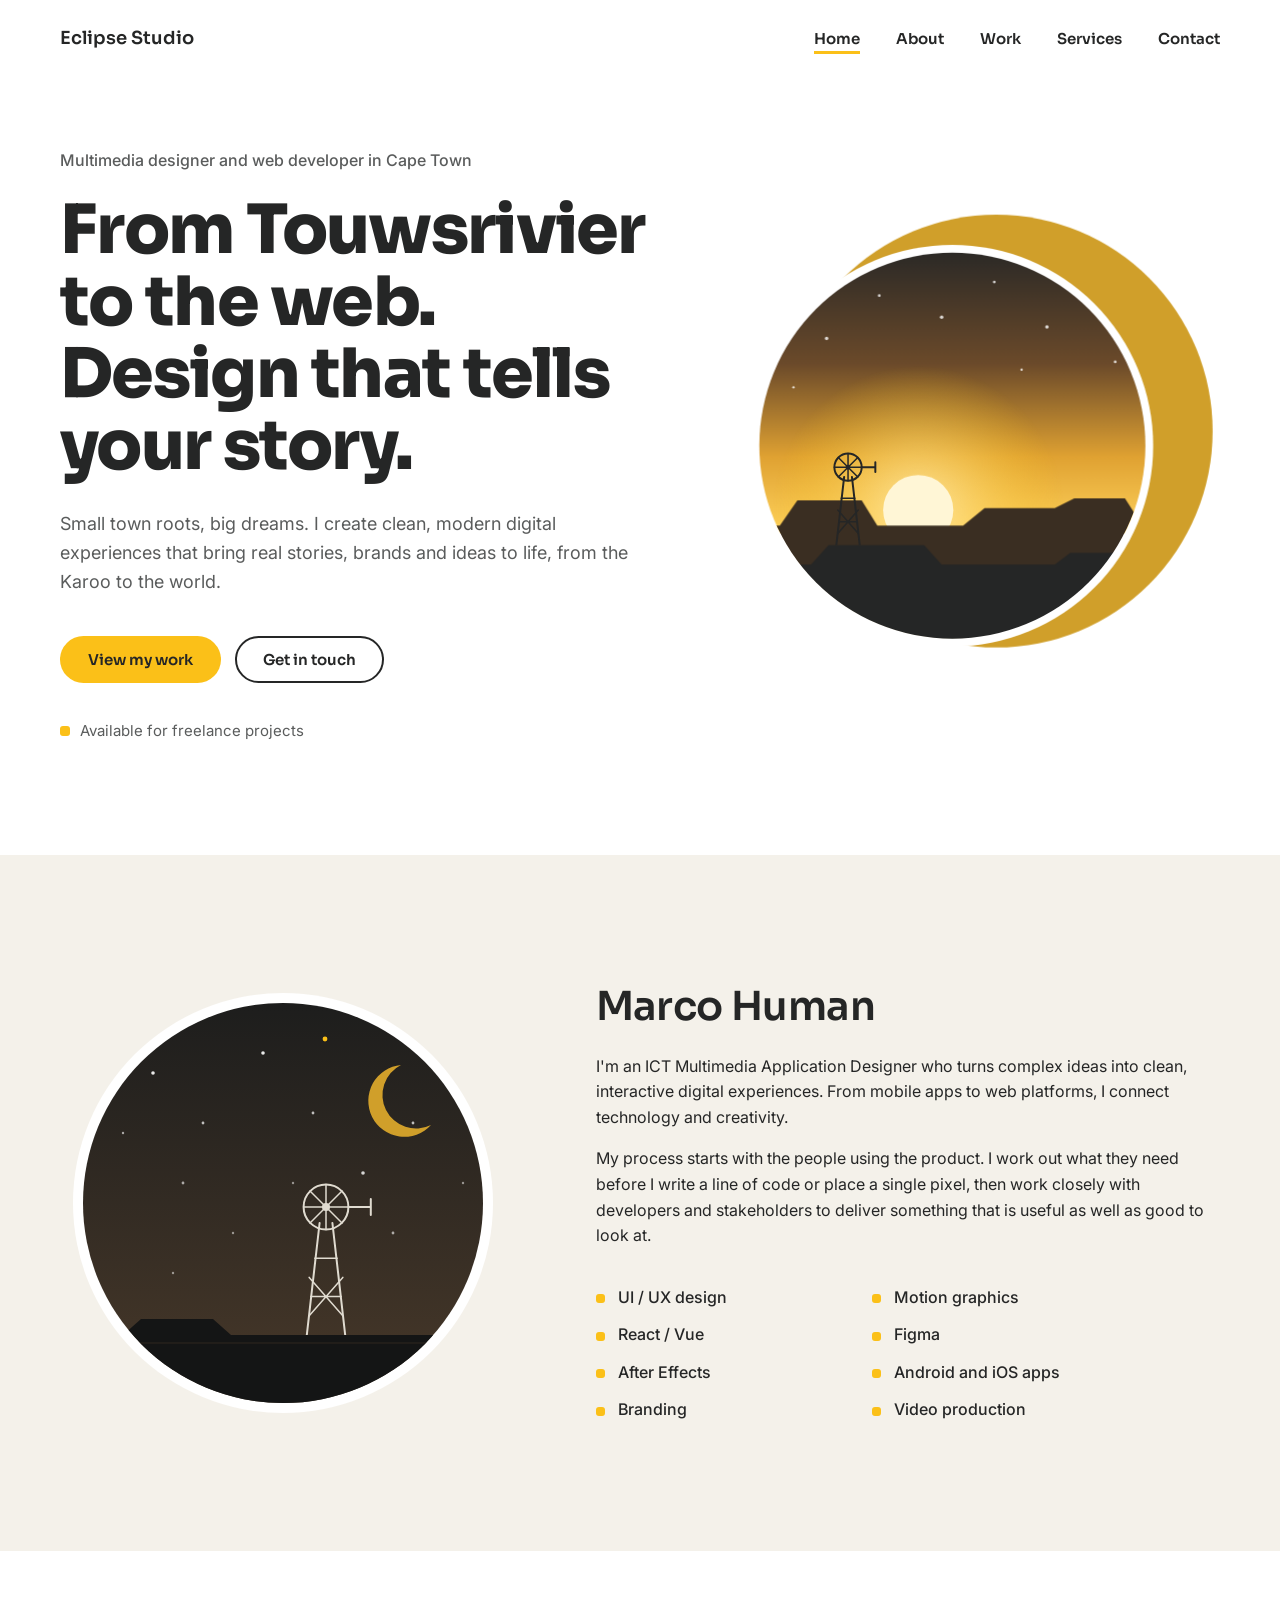
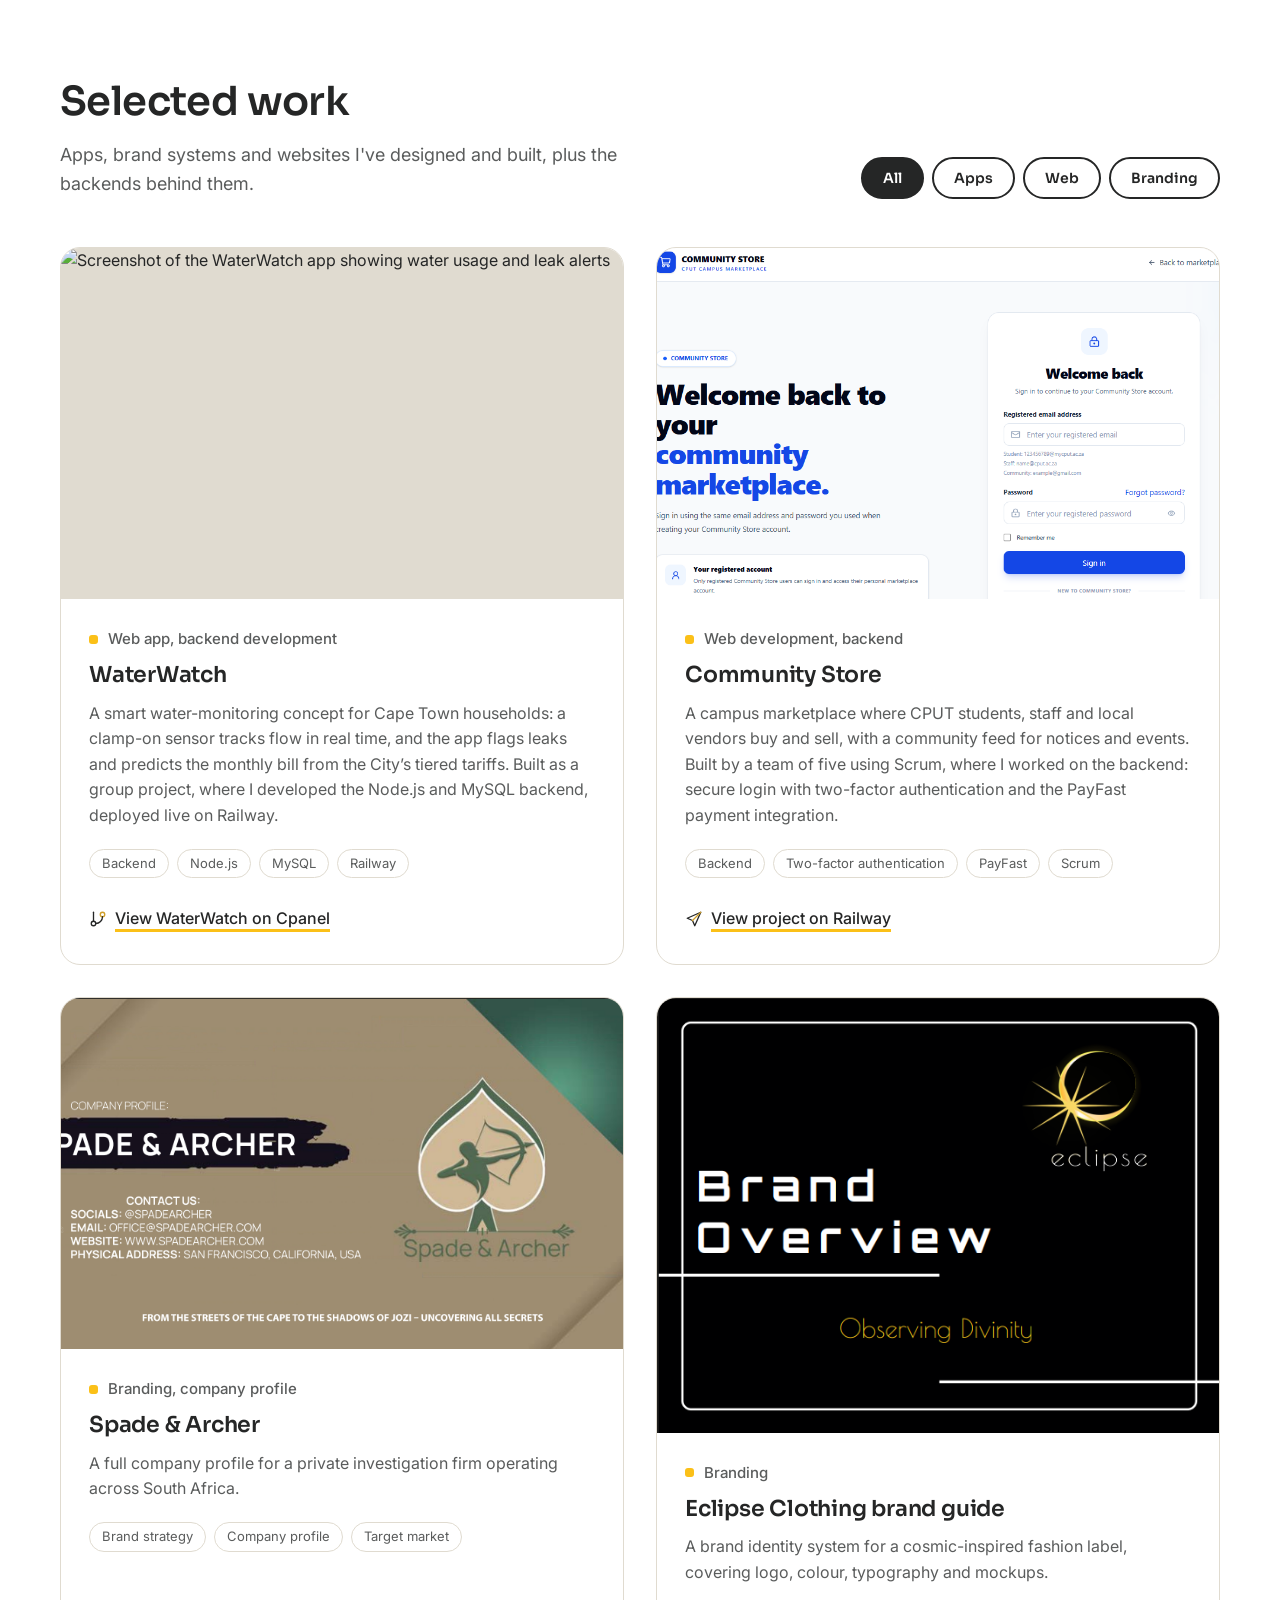
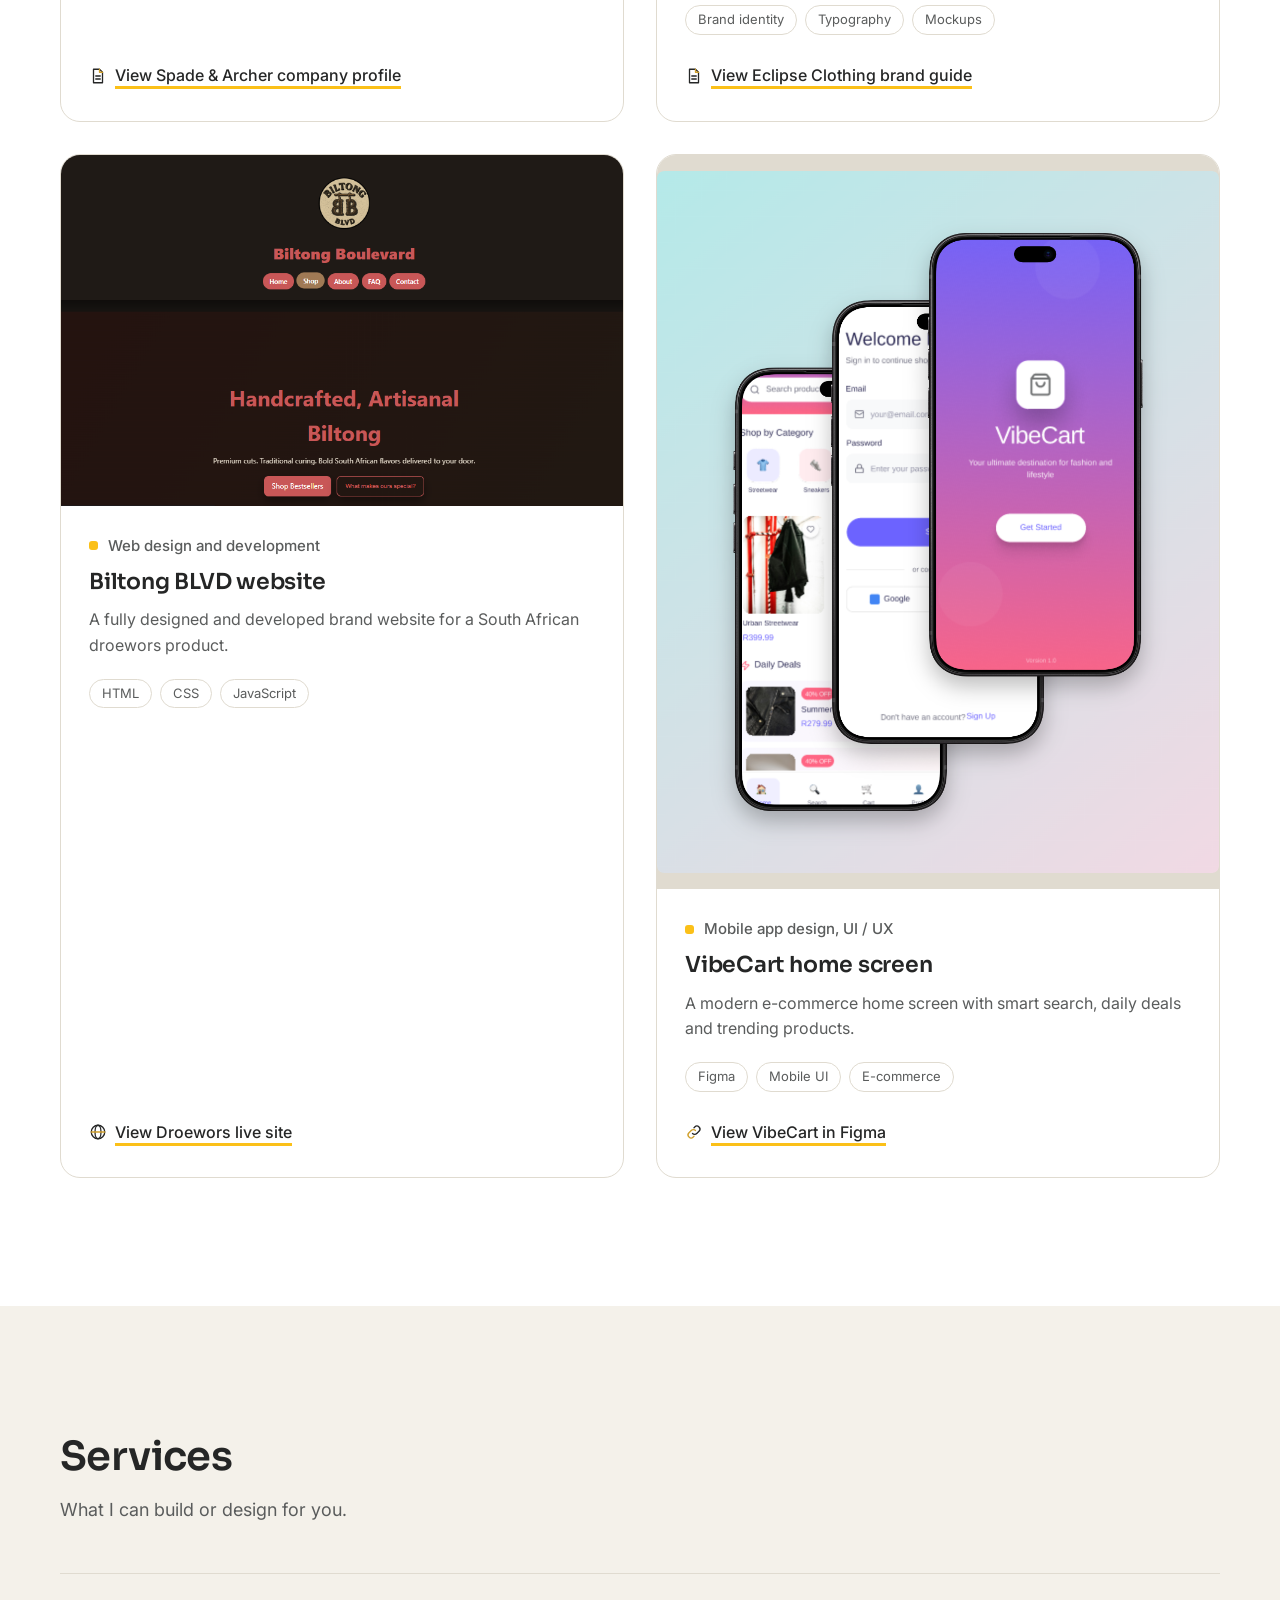
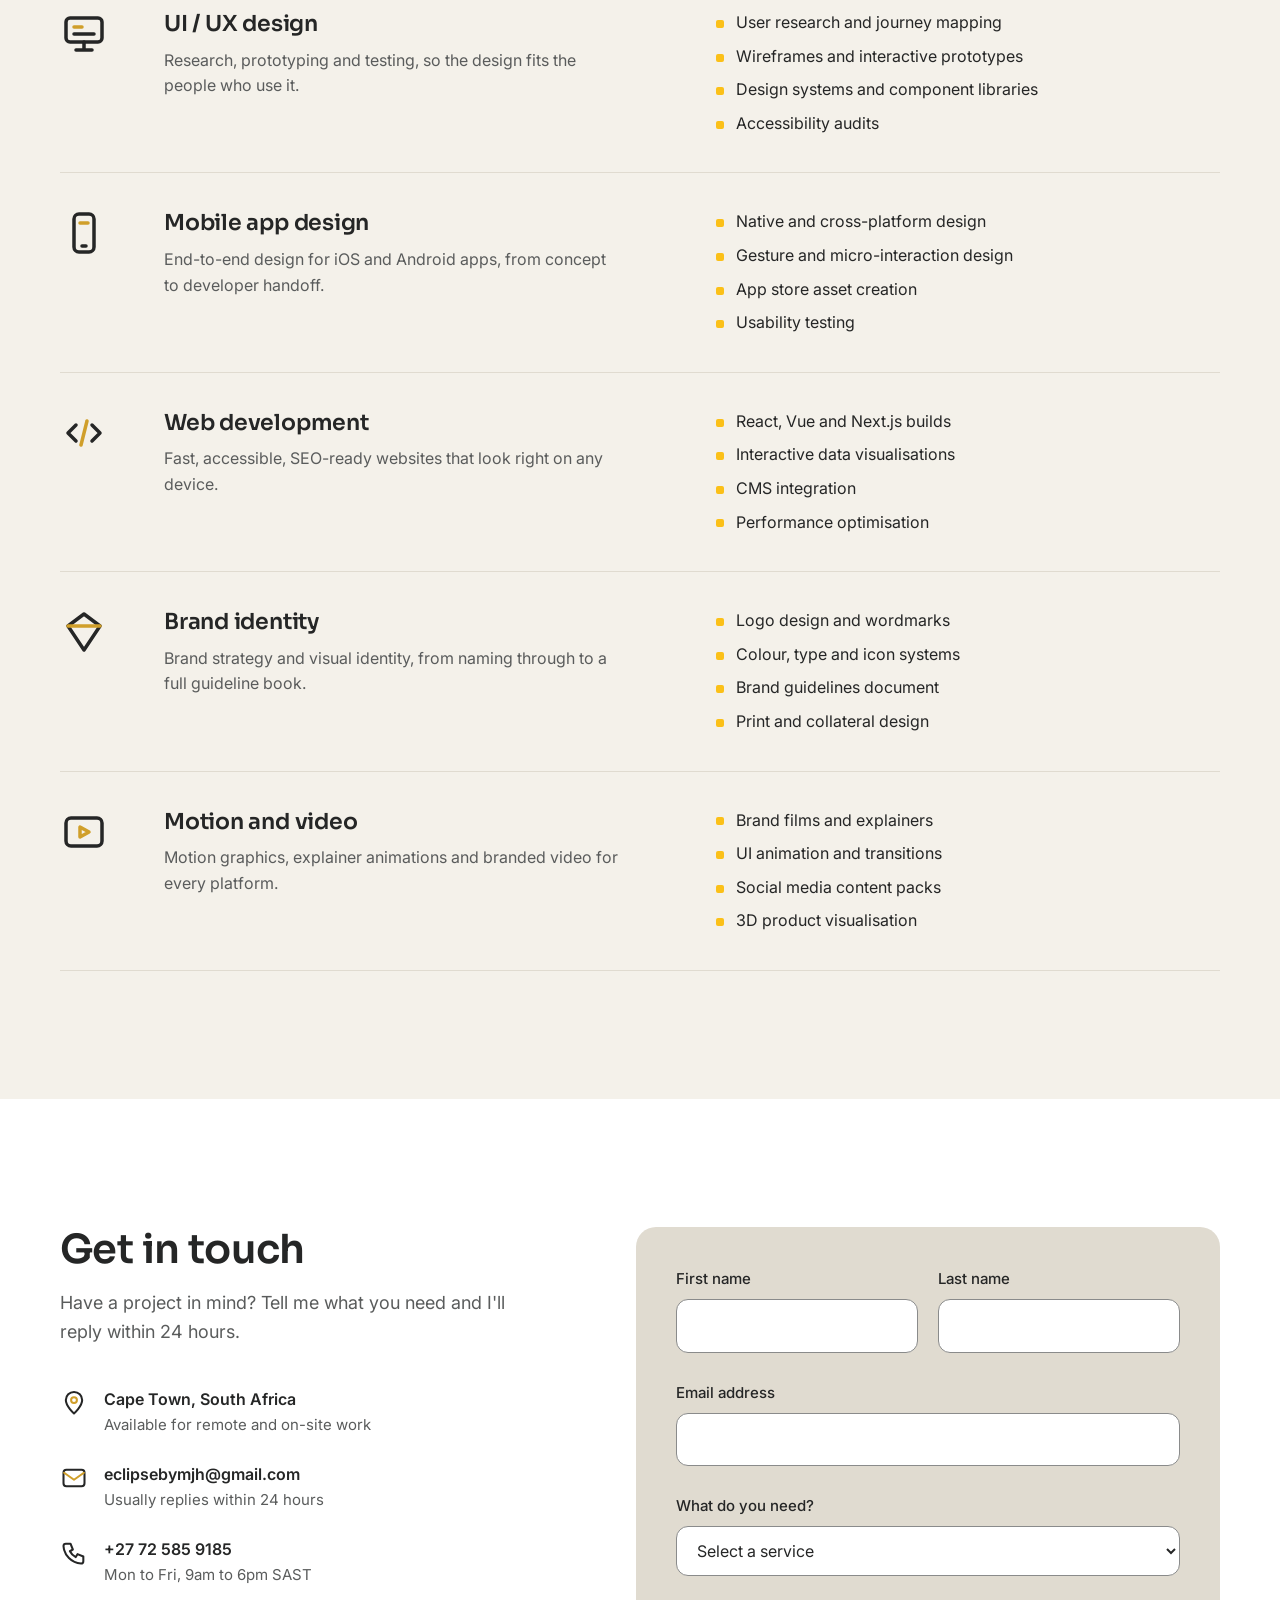
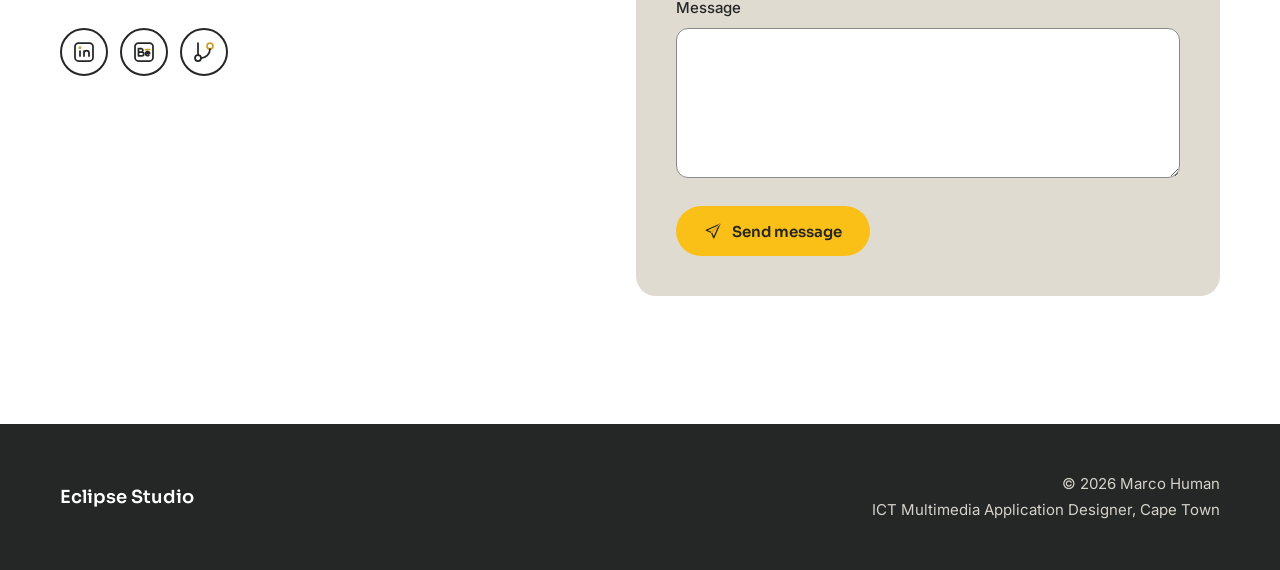
==== index.html @ d2faa657 "Initial commit: Eclipse website" ====
<!DOCTYPE html>
<html lang="en">
<head>
  <meta charset="UTF-8" />
  <meta name="viewport" content="width=device-width, initial-scale=1.0" />
  <title>Marco Human | Multimedia Designer and Web Developer, Cape Town</title>
  <meta name="description" content="Marco Human is a multimedia designer and web developer in Cape Town. Mobile apps, UI/UX, brand identity and fast, accessible websites with Node.js backends for South African business." />
  <meta name="author" content="Marco Human" />
  <meta name="robots" content="index, follow, max-image-preview:large" />
  <meta name="theme-color" content="#FBC018" />
  <!-- TODO: replace YOUR-DOMAIN.co.za with your real domain everywhere in this file, robots.txt and sitemap.xml -->
  <link rel="canonical" href="https://YOUR-DOMAIN.co.za/" />

  <meta property="og:type" content="website" />
  <meta property="og:site_name" content="Eclipse Studio" />
  <meta property="og:locale" content="en_ZA" />
  <meta property="og:title" content="Marco Human | Multimedia Designer and Web Developer, Cape Town" />
  <meta property="og:description" content="Marco Human is a multimedia designer and web developer in Cape Town. Mobile apps, UI/UX, brand identity and fast, accessible websites with Node.js backends for South African business." />
  <meta property="og:url" content="https://YOUR-DOMAIN.co.za/" />
 
  <meta property="og:image" content="https://YOUR-DOMAIN.co.za/images/og-image.jpg" />
  <meta property="og:image:width" content="1200" />
  <meta property="og:image:height" content="630" />
  <meta property="og:image:alt" content="Eclipse Studio: Marco Human, multimedia designer and web developer" />
  <meta name="twitter:card" content="summary_large_image" />
  <meta name="twitter:title" content="Marco Human | Multimedia Designer and Web Developer, Cape Town" />
  <meta name="twitter:description" content="Marco Human is a multimedia designer and web developer in Cape Town. Mobile apps, UI/UX, brand identity and fast, accessible websites with Node.js backends for South African business." />
  <meta name="twitter:image" content="https://YOUR-DOMAIN.co.za/images/og-image.jpg" />


  <script type="application/ld+json">
  {
    "@context": "https://schema.org",
    "@graph": [
      {
        "@type": "WebSite",
        "@id": "https://YOUR-DOMAIN.co.za/#website",
        "url": "https://YOUR-DOMAIN.co.za/",
        "name": "Eclipse Studio",
        "inLanguage": "en-ZA",
        "publisher": { "@id": "https://YOUR-DOMAIN.co.za/#studio" }
      },
      {
        "@type": "Person",
        "@id": "https://YOUR-DOMAIN.co.za/#person",
        "name": "Marco Human",
        "jobTitle": "Multimedia Designer and Web Developer",
        "url": "https://YOUR-DOMAIN.co.za/",
        "email": "eclipsebymjh@gmail.com",
        "telephone": "+27725859185",
        "address": { "@type": "PostalAddress", "addressLocality": "Cape Town", "addressRegion": "Western Cape", "addressCountry": "ZA" },
        "sameAs": ["https://github.com/MarcoHuman"],
        "knowsAbout": ["UI/UX design", "Mobile app design", "Web development", "Backend development", "Node.js", "MySQL", "Brand identity", "Motion graphics"],
        "worksFor": { "@id": "https://YOUR-DOMAIN.co.za/#studio" }
      },
      {
        "@type": "ProfessionalService",
        "@id": "https://YOUR-DOMAIN.co.za/#studio",
        "name": "Eclipse Studio",
        "url": "https://YOUR-DOMAIN.co.za/",
        "description": "Marco Human is a multimedia designer and web developer in Cape Town. Mobile apps, UI/UX, brand identity and fast, accessible websites with Node.js backends for South African business.",
        "email": "eclipsebymjh@gmail.com",
        "telephone": "+27725859185",
        "founder": { "@id": "https://YOUR-DOMAIN.co.za/#person" },
        "address": { "@type": "PostalAddress", "addressLocality": "Cape Town", "addressRegion": "Western Cape", "addressCountry": "ZA" },
        "areaServed": { "@type": "Country", "name": "South Africa" },
        "serviceType": ["UI/UX design", "Mobile app design", "Web development", "Brand identity", "Motion and video", "Emerging tech"]
      }
    ]
  }
  </script>

  <link rel="icon" href="data:image/svg+xml,%3Csvg xmlns='http://www.w3.org/2000/svg' viewBox='0 0 32 32'%3E%3Ccircle cx='17' cy='15' r='13' fill='%23FBC018'/%3E%3Ccircle cx='13' cy='17' r='12' fill='%23252626'/%3E%3C/svg%3E" />

  <link rel="preconnect" href="https://fonts.googleapis.com" />
  <link rel="preconnect" href="https://fonts.gstatic.com" crossorigin />
  <link rel="preload" as="style" href="https://fonts.googleapis.com/css2?family=Inter:wght@400;500&family=Sora:wght@600;800&display=swap" />
  <link rel="stylesheet" href="https://fonts.googleapis.com/css2?family=Inter:wght@400;500&family=Sora:wght@600;800&display=swap" />
  <link rel="stylesheet" href="css/style.css" />
</head>
<body>


<svg xmlns="http://www.w3.org/2000/svg" width="0" height="0" style="position:absolute" aria-hidden="true" focusable="false">

  <symbol id="windpump" viewBox="0 0 60 100" fill="none" stroke="currentColor" stroke-linecap="round" stroke-linejoin="round">
    <path d="M18 100 L26 30" stroke-width="2" vector-effect="non-scaling-stroke"/>
    <path d="M42 100 L34 30" stroke-width="2" vector-effect="non-scaling-stroke"/>
    <path d="M20.5 76 H39.5 M23 52 H37 M19.5 88 L40.5 64 M40.5 88 L19.5 64" stroke-width="1.5" vector-effect="non-scaling-stroke"/>
    <circle cx="30" cy="20" r="14" stroke-width="2" vector-effect="non-scaling-stroke"/>
    <path d="M30 6 V34 M16 20 H44 M20 10 L40 30 M40 10 L20 30" stroke-width="1.5" vector-effect="non-scaling-stroke"/>
    <path d="M44 20 H58 M58 15 V25" stroke-width="2" vector-effect="non-scaling-stroke"/>
    <circle cx="30" cy="20" r="2.5" fill="currentColor" stroke="none"/>
  </symbol>

  <symbol id="i-uiux" viewBox="0 0 24 24" fill="none" stroke="currentColor" stroke-width="1.75" stroke-linecap="round" stroke-linejoin="round">
    <rect x="3" y="4" width="18" height="12" rx="2"/><path d="M8 20h8M12 16v4"/>
    <path d="M7 8.5h4" stroke="#D09F2A"/><path d="M7 12h10"/>
  </symbol>
  <symbol id="i-mobile" viewBox="0 0 24 24" fill="none" stroke="currentColor" stroke-width="1.75" stroke-linecap="round" stroke-linejoin="round">
    <rect x="7" y="2.5" width="10" height="19" rx="2.5"/><path d="M11 18.5h2"/>
    <path d="M10 7h4" stroke="#D09F2A"/>
  </symbol>
  <symbol id="i-motion" viewBox="0 0 24 24" fill="none" stroke="currentColor" stroke-width="1.75" stroke-linecap="round" stroke-linejoin="round">
    <rect x="3" y="5" width="18" height="14" rx="2.5"/>
    <path d="M10 9.5v5l4.5-2.5z" stroke="#D09F2A"/>
  </symbol>
  <symbol id="i-webdev" viewBox="0 0 24 24" fill="none" stroke="currentColor" stroke-width="1.75" stroke-linecap="round" stroke-linejoin="round">
    <path d="M8 8l-4 4 4 4M16 8l4 4-4 4"/><path d="M13.5 6l-3 12" stroke="#D09F2A"/>
  </symbol>
  <symbol id="i-brand" viewBox="0 0 24 24" fill="none" stroke="currentColor" stroke-width="1.75" stroke-linecap="round" stroke-linejoin="round">
    <path d="M12 3l8 6-8 12L4 9z"/><path d="M4 9h16" stroke="#D09F2A"/>
  </symbol>
  <symbol id="i-emerging" viewBox="0 0 24 24" fill="none" stroke="currentColor" stroke-width="1.75" stroke-linecap="round" stroke-linejoin="round">
    <ellipse cx="12" cy="12" rx="9" ry="3.5"/>
    <ellipse cx="12" cy="12" rx="9" ry="3.5" transform="rotate(60 12 12)"/>
    <ellipse cx="12" cy="12" rx="9" ry="3.5" transform="rotate(-60 12 12)"/>
    <circle cx="12" cy="12" r="1.8" fill="#D09F2A" stroke="#D09F2A"/>
  </symbol>

  <!-- Contact + social -->
  <symbol id="i-location" viewBox="0 0 24 24" fill="none" stroke="currentColor" stroke-width="1.75" stroke-linecap="round" stroke-linejoin="round">
    <path d="M12 21s7-6.2 7-11.5a7 7 0 0 0-14 0C5 14.8 12 21 12 21z"/><circle cx="12" cy="9.5" r="2.5" stroke="#D09F2A"/>
  </symbol>
  <symbol id="i-email" viewBox="0 0 24 24" fill="none" stroke="currentColor" stroke-width="1.75" stroke-linecap="round" stroke-linejoin="round">
    <rect x="3" y="5" width="18" height="14" rx="2.5"/><path d="M3.5 7.5l8.5 6 8.5-6" stroke="#D09F2A"/>
  </symbol>
  <symbol id="i-phone" viewBox="0 0 24 24" fill="none" stroke="currentColor" stroke-width="1.75" stroke-linecap="round" stroke-linejoin="round">
    <path d="M5 4h4l2 5-2.5 1.5a11 11 0 0 0 5 5L15 13l5 2v4a2 2 0 0 1-2 2A16 16 0 0 1 3 6a2 2 0 0 1 2-2z"/>
  </symbol>
  <symbol id="i-linkedin" viewBox="0 0 24 24" fill="none" stroke="currentColor" stroke-width="1.75" stroke-linecap="round" stroke-linejoin="round">
    <rect x="3" y="3" width="18" height="18" rx="3.5"/><path d="M8 11v5M12 16v-5M12 13c0-1.6 1.2-2.4 2.5-2.4S17 11.4 17 13v3"/>
    <circle cx="8" cy="7.8" r=".6" stroke="#D09F2A" fill="#D09F2A"/>
  </symbol>
  <symbol id="i-behance" viewBox="0 0 24 24" fill="none" stroke="currentColor" stroke-width="1.75" stroke-linecap="round" stroke-linejoin="round">
    <rect x="3" y="3" width="18" height="18" rx="3.5"/>
    <path d="M6.5 8.5h3a1.8 1.8 0 0 1 0 3.5h-3zM6.5 12h3.4a1.9 1.9 0 0 1 0 3.8H6.5z"/>
    <path d="M13.5 9.5h4" stroke="#D09F2A"/><path d="M13.6 13.4h4a2 2 0 1 0-4 .4 2 2 0 0 0 3.2 1.4"/>
  </symbol>
  <symbol id="i-github" viewBox="0 0 24 24" fill="none" stroke="currentColor" stroke-width="1.75" stroke-linecap="round" stroke-linejoin="round">
    <path d="M6 3v12"/><circle cx="6" cy="18" r="3"/><circle cx="18" cy="6" r="3" stroke="#D09F2A"/><path d="M18 9a9 9 0 0 1-9 9"/>
  </symbol>

  <!-- Buttons + links -->
  <symbol id="i-doc" viewBox="0 0 24 24" fill="none" stroke="currentColor" stroke-width="1.75" stroke-linecap="round" stroke-linejoin="round">
    <path d="M6 3h8l4 4v14H6z"/><path d="M14 3v4h4" stroke="#D09F2A"/><path d="M9 12h6M9 16h6"/>
  </symbol>
  <symbol id="i-globe" viewBox="0 0 24 24" fill="none" stroke="currentColor" stroke-width="1.75" stroke-linecap="round" stroke-linejoin="round">
    <circle cx="12" cy="12" r="9"/><ellipse cx="12" cy="12" rx="4" ry="9"/><path d="M3 12h18" stroke="#D09F2A"/>
  </symbol>
  <symbol id="i-link" viewBox="0 0 24 24" fill="none" stroke="currentColor" stroke-width="1.75" stroke-linecap="round" stroke-linejoin="round">
    <path d="M10 14a4 4 0 0 0 5.7 0l3-3a4 4 0 0 0-5.7-5.7l-1 1"/><path d="M14 10a4 4 0 0 0-5.7 0l-3 3a4 4 0 0 0 5.7 5.7l1-1" stroke="#D09F2A"/>
  </symbol>
  <symbol id="i-code" viewBox="0 0 24 24" fill="none" stroke="currentColor" stroke-width="1.75" stroke-linecap="round" stroke-linejoin="round">
    <path d="M6 3v12"/><circle cx="6" cy="18" r="3"/><circle cx="18" cy="6" r="3" stroke="#D09F2A"/><path d="M18 9a9 9 0 0 1-9 9"/>
  </symbol>
  <symbol id="i-send" viewBox="0 0 24 24" fill="none" stroke="currentColor" stroke-width="1.75" stroke-linecap="round" stroke-linejoin="round">
    <path d="M21 3L3 11l7 3 3 7z"/><path d="M10 14L21 3" stroke="#D09F2A"/>
  </symbol>
  <symbol id="i-eye" viewBox="0 0 24 24" fill="none" stroke="currentColor" stroke-width="1.75" stroke-linecap="round" stroke-linejoin="round">
    <path d="M2 12s3.6-7 10-7 10 7 10 7-3.6 7-10 7S2 12 2 12z"/><circle cx="12" cy="12" r="2.8" stroke="#D09F2A"/>
  </symbol>
</svg>

<a class="skip-link" href="#main">Skip to content</a>

<nav id="navbar" aria-label="Main">
  <div class="wrap nav-inner">

    <a class="brand" href="#home" aria-label="Eclipse Studio, home">
      <img src="images/logo.svg" alt="Eclipse Studio" />
      <span class="brand-text">Eclipse Studio</span>
    </a>

    <ul class="nav-links" id="navLinks">
      <li><a href="#home">Home</a></li>
      <li><a href="#about">About</a></li>
      <li><a href="#work">Work</a></li>
      <li><a href="#services">Services</a></li>
      <li><a href="#contact">Contact</a></li>
    </ul>

    <button class="hamburger" id="hamburger" aria-label="Toggle menu" aria-expanded="false" aria-controls="navLinks">
      <span></span><span></span><span></span>
    </button>
  </div>
</nav>

<main id="main">

<!-- ===== HOME ===== -->
<section id="home" aria-labelledby="hero-title">
  <div class="wrap hero-grid">
    <div class="hero-copy">
      <p class="hero-role">Multimedia designer and web developer in Cape Town</p>
      <h1 class="h1" id="hero-title">From Touwsrivier to the web. Design that tells your story.</h1>
      <p class="lead">Small town roots, big dreams. I create clean, modern digital experiences that bring real stories, brands and ideas to life, from the Karoo to the world.</p>
      <div class="hero-actions">
        <a href="#work" class="btn btn-primary">View my work</a>
        <a href="#contact" class="btn btn-ghost">Get in touch</a>
      </div>
      <p class="hero-status">Available for freelance projects</p>
    </div>

    <!-- Karoo sunset framed by the eclipse crescent (SVG, no image file) -->
    <div class="hero-art">
      <svg viewBox="0 0 500 500" role="img" aria-label="Illustration of a Karoo sunset with a windpump, framed by a gold crescent">
        <defs>
          <clipPath id="heroClip"><circle cx="225" cy="250" r="198"/></clipPath>
          <linearGradient id="heroSky" x1="0" y1="0" x2="0" y2="1">
            <stop offset="0" stop-color="#252626"/>
            <stop offset=".42" stop-color="#6B4A2A"/>
            <stop offset=".74" stop-color="#E0A232"/>
            <stop offset="1" stop-color="#FFD35C"/>
          </linearGradient>
          <radialGradient id="heroGlow">
            <stop offset="0" stop-color="#FFE9A8" stop-opacity=".95"/>
            <stop offset="1" stop-color="#FBC018" stop-opacity="0"/>
          </radialGradient>
        </defs>

        <g class="hero-crescent"><circle cx="270" cy="235" r="222" fill="#D09F2A"/></g>
        <circle cx="225" cy="250" r="206" fill="#FFFFFF"/>

        <g clip-path="url(#heroClip)">
          <rect x="0" y="40" width="460" height="300" fill="url(#heroSky)"/>
          <g fill="#FFFFFF" opacity=".8">
            <circle cx="96" cy="140" r="1.8"/><circle cx="150" cy="96" r="1.4"/><circle cx="214" cy="118" r="1.8"/>
            <circle cx="268" cy="82" r="1.4"/><circle cx="322" cy="128" r="1.8"/><circle cx="366" cy="96" r="1.4"/>
            <circle cx="392" cy="164" r="1.4"/><circle cx="62" cy="190" r="1.2"/><circle cx="296" cy="172" r="1.2"/>
          </g>
          <g class="hero-sun">
            <circle cx="190" cy="318" r="150" fill="url(#heroGlow)"/>
            <circle cx="190" cy="316" r="36" fill="#FFF6D6"/>
          </g>
          <path d="M0 332 H48 L66 306 H132 L148 332 H236 L258 314 H330 L350 304 H402 L420 332 H460 V470 H0 Z" fill="#3A2E22"/>
          <path d="M0 372 H80 L98 352 H196 L214 372 H330 L346 360 H460 V470 H0 Z" fill="#252626"/>
          <use href="#windpump" x="88" y="252" width="60" height="100" style="color:#252626"/>
        </g>
      </svg>
    </div>
  </div>
</section>

<!-- ===== ABOUT ===== -->
<section id="about" class="sec sec--paper" aria-labelledby="about-title">
  <div class="wrap about-grid">
    <div class="about-art">
      <svg viewBox="0 0 440 440" role="img" aria-label="Illustration of a windpump under a Karoo night sky with a gold crescent moon">
        <defs>
          <clipPath id="aboutClip"><circle cx="220" cy="220" r="200"/></clipPath>
          <linearGradient id="aboutSky" x1="0" y1="0" x2="0" y2="1">
            <stop offset="0" stop-color="#1B1C1C"/><stop offset="1" stop-color="#4A3A2A"/>
          </linearGradient>
        </defs>
        <circle cx="220" cy="220" r="210" fill="#FFFFFF"/>
        <g clip-path="url(#aboutClip)">
          <rect width="440" height="440" fill="url(#aboutSky)"/>
          <g fill="#FFFFFF">
            <circle cx="90" cy="90" r="1.8" opacity=".9"/><circle cx="140" cy="140" r="1.4" opacity=".7"/>
            <circle cx="200" cy="70" r="1.8" opacity=".9"/><circle cx="250" cy="130" r="1.4" opacity=".7"/>
            <circle cx="120" cy="200" r="1.4" opacity=".6"/><circle cx="300" cy="190" r="1.8" opacity=".8"/>
            <circle cx="350" cy="140" r="1.4" opacity=".7"/><circle cx="60" cy="150" r="1.2" opacity=".6"/>
            <circle cx="170" cy="250" r="1.2" opacity=".5"/><circle cx="330" cy="250" r="1.4" opacity=".6"/>
            <circle cx="400" cy="200" r="1.2" opacity=".5"/><circle cx="230" cy="200" r="1.2" opacity=".5"/>
            <circle cx="110" cy="290" r="1.2" opacity=".5"/>
          </g>
          <circle cx="262" cy="56" r="2.4" fill="#FBC018"/>
          <path d="M338 82a36 36 0 1 0 30 60 30 30 0 1 1-30-60z" fill="#D09F2A"/>
          <path d="M0 352 H60 L78 336 H150 L168 352 H440 V440 H0 Z" fill="#141515"/>
          <use href="#windpump" x="215" y="192" width="96" height="160" style="color:#E0DBD0"/>
          <path d="M0 360 H440" stroke="#4A3A2A" stroke-width="1" opacity=".5"/>
        </g>
      </svg>
    </div>

    <div class="about-text">
      <h2 class="h2" id="about-title">Marco Human</h2>
      <p class="body-text">I'm an ICT Multimedia Application Designer who turns complex ideas into clean, interactive digital experiences. From mobile apps to web platforms, I connect technology and creativity.</p>
      <p class="body-text">My process starts with the people using the product. I work out what they need before I write a line of code or place a single pixel, then work closely with developers and stakeholders to deliver something that is useful as well as good to look at.</p>
      <ul class="skills" aria-label="Skills">
        <li>UI / UX design</li>
        <li>Motion graphics</li>
        <li>React / Vue</li>
        <li>Figma</li>
        <li>After Effects</li>
        <li>Android and iOS apps</li>
        <li>Branding</li>
        <li>Video production</li>
      </ul>
    </div>
  </div>
</section>

<!-- ===== WORK ===== -->
<section id="work" class="sec" aria-labelledby="work-title">
  <div class="wrap">
    <div class="sec-head">
      <div>
        <h2 class="h2" id="work-title">Selected work</h2>
        <p class="lead">Apps, brand systems and websites I've designed and built, plus the backends behind them.</p>
      </div>
      <div class="filters" role="group" aria-label="Filter projects">
        <button class="filter-btn" data-filter="all" aria-pressed="true">All</button>
        <button class="filter-btn" data-filter="app" aria-pressed="false">Apps</button>
        <button class="filter-btn" data-filter="web" aria-pressed="false">Web</button>
        <button class="filter-btn" data-filter="brand" aria-pressed="false">Branding</button>
      </div>
    </div>

    <div class="work-grid" id="projectGrid">

      <!-- ============ WaterWatch (app) ============ -->
      <article class="project" data-cat="app">
        <div class="thumb">
          <img src="images/projects/waterwatch.png" alt="Screenshot of the WaterWatch app showing water usage and leak alerts" width="1280" height="800" loading="lazy" decoding="async" />
        </div>
        <div class="project-body">
          <p class="project-cat">Web app, backend development</p>
          <h3 class="h3">WaterWatch</h3>
          <p class="project-desc">A smart water-monitoring concept for Cape Town households: a clamp-on sensor tracks flow in real time, and the app flags leaks and predicts the monthly bill from the City’s tiered tariffs. Built as a group project, where I developed the Node.js and MySQL backend, deployed live on Railway.</p>
          <ul class="tags" aria-label="Skills used">
            <li>Backend</li><li>Node.js</li><li>MySQL</li><li>Railway</li>
          </ul>
          <div class="project-links">
            <a class="link" href="https://witty-platinum-panda.92-205-106-102.cpanel.site/waterwatch/" target="_blank" rel="noopener"><svg aria-hidden="true"><use href="#i-code"/></svg>View WaterWatch on Cpanel</a>
          </div>
        </div>
      </article>

      <!-- ============ Community Store (web, backend) ============ -->
      <article class="project" data-cat="web">
        <div class="thumb">
          <img src="images/projects/community-store.png" alt="Screenshot of the Community Store campus marketplace" width="1280" height="800" loading="lazy" decoding="async" />
        </div>
        <div class="project-body">
          <p class="project-cat">Web development, backend</p>
          <h3 class="h3">Community Store</h3>
          <p class="project-desc">A campus marketplace where CPUT students, staff and local vendors buy and sell, with a community feed for notices and events. Built by a team of five using Scrum, where I worked on the backend: secure login with two-factor authentication and the PayFast payment integration.</p>
          <ul class="tags" aria-label="Skills used">
            <li>Backend</li><li>Two-factor authentication</li><li>PayFast</li><li>Scrum</li>
          </ul>
          <div class="project-links">
            <a class="link" href="https://remarkable-kindness-production-ccce.up.railway.app/"><svg aria-hidden="true"><use href="#i-send"/></svg>View project on Railway</a>
          </div>
        </div>
      </article>

      <!-- ============ Spade & Archer (brand) ============ -->
      <article class="project" data-cat="brand">
        <div class="thumb">
          <img src="images/projects/SpadeandArcher.png" alt="Pages from the Spade &amp; Archer company profile document" width="1280" height="800" loading="lazy" decoding="async" />
        </div>
        <div class="project-body">
          <p class="project-cat">Branding, company profile</p>
          <h3 class="h3">Spade &amp; Archer</h3>
          <p class="project-desc">A full company profile for a private investigation firm operating across South Africa.</p>
          <ul class="tags" aria-label="Skills used">
            <li>Brand strategy</li><li>Company profile</li><li>Target market</li>
          </ul>
          <div class="project-links">
            <a class="link" href="assets/Company%20Profile_Spade%20and%20Archer.pdf" target="_blank" rel="noopener"><svg aria-hidden="true"><use href="#i-doc"/></svg>View Spade &amp; Archer company profile</a>
          </div>
        </div>
      </article>

      <!-- ============ Eclipse Clothing (brand) ============ -->
      <article class="project" data-cat="brand">
        <div class="thumb">
          <img src="images/projects/Eclipse.png" alt="Eclipse Clothing brand guide pages showing the logo, typography and colour palette" width="1280" height="800" loading="lazy" decoding="async" />
        </div>
        <div class="project-body">
          <p class="project-cat">Branding</p>
          <h3 class="h3">Eclipse Clothing brand guide</h3>
          <p class="project-desc">A brand identity system for a cosmic-inspired fashion label, covering logo, colour, typography and mockups.</p>
          <ul class="tags" aria-label="Skills used">
            <li>Brand identity</li><li>Typography</li><li>Mockups</li>
          </ul>
          <div class="project-links">
            <a class="link" href="assets/BusinessY-BrandGuide.pdf" target="_blank" rel="noopener"><svg aria-hidden="true"><use href="#i-doc"/></svg>View Eclipse Clothing brand guide</a>
          </div>
        </div>
      </article>

      <!-- ============ Droewors (web) ============ -->
      <article class="project" data-cat="web">
        <div class="thumb">
          <img src="images/projects/Biltongblvd.png" alt="Homepage of the Biltong BLVD brand website" width="1280" height="800" loading="lazy" decoding="async" />
        </div>
        <div class="project-body">
          <p class="project-cat">Web design and development</p>
          <h3 class="h3">Biltong BLVD website</h3>
          <p class="project-desc">A fully designed and developed brand website for a South African droewors product.</p>
          <ul class="tags" aria-label="Skills used">
            <li>HTML</li><li>CSS</li><li>JavaScript</li>
          </ul>
          <div class="project-links">
            <a class="link" href="droewors/Homepage.html" target="_blank" rel="noopener"><svg aria-hidden="true"><use href="#i-globe"/></svg>View Droewors live site</a>
          </div>
        </div>
      </article>

      <!-- ============ VibeCart (app) ============ -->
      <article class="project" data-cat="app">
        <div class="thumb thumb--phone">
          <img src="images/projects/VibeCart.png" alt="Screenshot of the VibeCart shopping app home screen" width="1280" height="800" loading="lazy" decoding="async" />
        </div>
        <div class="project-body">
          <p class="project-cat">Mobile app design, UI / UX</p>
          <h3 class="h3">VibeCart home screen</h3>
          <p class="project-desc">A modern e-commerce home screen with smart search, daily deals and trending products.</p>
          <ul class="tags" aria-label="Skills used">
            <li>Figma</li><li>Mobile UI</li><li>E-commerce</li>
          </ul>
          <div class="project-links">
            <a class="link" href="https://www.figma.com/proto/8tj8niEmRKnP3D1KATriZn/VibeCart?node-id=31-325&amp;t=qXIGUrkR57Sx52mo-1" target="_blank" rel="noopener"><svg aria-hidden="true"><use href="#i-link"/></svg>View VibeCart in Figma</a>
          </div>
        </div>
      </article>

    </div>
  </div>
</section>

<!-- ===== SERVICES ===== -->
<section id="services" class="sec sec--paper" aria-labelledby="services-title">
  <div class="wrap">
    <div class="sec-head">
      <div>
        <h2 class="h2" id="services-title">Services</h2>
        <p class="lead">What I can build or design for you.</p>
      </div>
    </div>

    <div class="svc-list">
      <article class="svc">
        <svg class="svc-icon" aria-hidden="true"><use href="#i-uiux"/></svg>
        <div>
          <h3 class="h3">UI / UX design</h3>
          <p class="svc-desc">Research, prototyping and testing, so the design fits the people who use it.</p>
        </div>
        <ul>
          <li>User research and journey mapping</li>
          <li>Wireframes and interactive prototypes</li>
          <li>Design systems and component libraries</li>
          <li>Accessibility audits</li>
        </ul>
      </article>

      <article class="svc">
        <svg class="svc-icon" aria-hidden="true"><use href="#i-mobile"/></svg>
        <div>
          <h3 class="h3">Mobile app design</h3>
          <p class="svc-desc">End-to-end design for iOS and Android apps, from concept to developer handoff.</p>
        </div>
        <ul>
          <li>Native and cross-platform design</li>
          <li>Gesture and micro-interaction design</li>
          <li>App store asset creation</li>
          <li>Usability testing</li>
        </ul>
      </article>

      <article class="svc">
        <svg class="svc-icon" aria-hidden="true"><use href="#i-webdev"/></svg>
        <div>
          <h3 class="h3">Web development</h3>
          <p class="svc-desc">Fast, accessible, SEO-ready websites that look right on any device.</p>
        </div>
        <ul>
          <li>React, Vue and Next.js builds</li>
          <li>Interactive data visualisations</li>
          <li>CMS integration</li>
          <li>Performance optimisation</li>
        </ul>
      </article>

      <article class="svc">
        <svg class="svc-icon" aria-hidden="true"><use href="#i-brand"/></svg>
        <div>
          <h3 class="h3">Brand identity</h3>
          <p class="svc-desc">Brand strategy and visual identity, from naming through to a full guideline book.</p>
        </div>
        <ul>
          <li>Logo design and wordmarks</li>
          <li>Colour, type and icon systems</li>
          <li>Brand guidelines document</li>
          <li>Print and collateral design</li>
        </ul>
      </article>

      <article class="svc">
        <svg class="svc-icon" aria-hidden="true"><use href="#i-motion"/></svg>
        <div>
          <h3 class="h3">Motion and video</h3>
          <p class="svc-desc">Motion graphics, explainer animations and branded video for every platform.</p>
        </div>
        <ul>
          <li>Brand films and explainers</li>
          <li>UI animation and transitions</li>
          <li>Social media content packs</li>
          <li>3D product visualisation</li>
        </ul>
      </article>
  </div>
</section>

<!-- ===== CONTACT ===== -->
<section id="contact" class="sec" aria-labelledby="contact-title">
  <div class="wrap contact-grid">
    <div class="contact-info">
      <h2 class="h2" id="contact-title">Get in touch</h2>
      <p class="lead">Have a project in mind? Tell me what you need and I'll reply within 24 hours.</p>

      <div class="contact-list">
        <div class="contact-item">
          <svg aria-hidden="true"><use href="#i-location"/></svg>
          <div><strong>Cape Town, South Africa</strong><span>Available for remote and on-site work</span></div>
        </div>
        <div class="contact-item">
          <svg aria-hidden="true"><use href="#i-email"/></svg>
          <a href="mailto:eclipsebymjh@gmail.com"><strong>eclipsebymjh@gmail.com</strong><span>Usually replies within 24 hours</span></a>
        </div>
        <div class="contact-item">
          <svg aria-hidden="true"><use href="#i-phone"/></svg>
          <a href="tel:+27725859185"><strong>+27 72 585 9185</strong><span>Mon to Fri, 9am to 6pm SAST</span></a>
        </div>
      </div>

      <div class="socials">
        <!-- TODO: replace the # links with your profile URLs -->
        <a href="#" class="social-btn" aria-label="LinkedIn"><svg aria-hidden="true"><use href="#i-linkedin"/></svg></a>
        <a href="#" class="social-btn" aria-label="Behance"><svg aria-hidden="true"><use href="#i-behance"/></svg></a>
        <a href="https://github.com/MarcoHuman" class="social-btn" aria-label="GitHub" target="_blank" rel="noopener"><svg aria-hidden="true"><use href="#i-github"/></svg></a>
      </div>
    </div>

    <form class="contact-form" id="contactForm" novalidate>
      <div class="form-row">
        <div class="form-group">
          <label class="form-label" for="firstName">First name</label>
          <input type="text" id="firstName" name="firstName" class="form-input" autocomplete="given-name" required aria-describedby="firstNameError" />
          <span class="form-error" id="firstNameError"></span>
        </div>
        <div class="form-group">
          <label class="form-label" for="lastName">Last name</label>
          <input type="text" id="lastName" name="lastName" class="form-input" autocomplete="family-name" required aria-describedby="lastNameError" />
          <span class="form-error" id="lastNameError"></span>
        </div>
      </div>
      <div class="form-group">
        <label class="form-label" for="email">Email address</label>
        <input type="email" id="email" name="email" class="form-input" autocomplete="email" required aria-describedby="emailError" />
        <span class="form-error" id="emailError"></span>
      </div>
      <div class="form-group">
        <label class="form-label" for="service">What do you need?</label>
        <select id="service" name="service" class="form-input">
          <option value="">Select a service</option>
          <option>UI / UX design</option>
          <option>Mobile app design</option>
          <option>Web development</option>
          <option>Brand identity</option>
          <option>Motion and video</option>
          <option>Emerging tech</option>
        </select>
      </div>
      <div class="form-group">
        <label class="form-label" for="message">Message</label>
        <textarea id="message" name="message" class="form-textarea" required aria-describedby="messageError"></textarea>
        <span class="form-error" id="messageError"></span>
      </div>
      <button type="submit" class="btn btn-primary"><svg aria-hidden="true"><use href="#i-send"/></svg>Send message</button>
      <p class="form-status" id="formStatus" role="status" aria-live="polite"></p>
    </form>
  </div>
</section>

</main>

<!-- ===== FOOTER ===== -->
<footer>
  <div class="wrap footer-inner">
    <!-- LOGO SLOT: drop your reversed (white-on-dark) logo at images/logo-reversed.svg -->
    <a class="brand" href="#home" aria-label="Eclipse Studio, back to top">
      <img src="images/logo-reversed.svg" alt="Eclipse Studio" />
      <span class="brand-text">Eclipse Studio</span>
    </a>
    <div class="footer-meta">
      <span>&copy; 2026 Marco Human</span>
      <span>ICT Multimedia Application Designer, Cape Town</span>
    </div>
  </div>
</footer>

<script src="js/main.js" defer></script>
</body>
</html>
---- css/style.css ----
/* ==========================================================
   Eclipse Studio — Marco Human portfolio
   Direction A · Solar Minimal (from the Concept Design deck)
   Palette, type and icon rules follow the Eclipse Studio Brand Guide.
   ========================================================== */

:root {
  /* Brand palette */
  --ink:   #252626;   /* primary text, dark panels */
  --gold:  #D09F2A;   /* large type + small decorative accents only */
  --solar: #FBC018;   /* the visual signal: actions, emphasis, navigation */
  --warm:  #E0DBD0;   /* cards, panels, soft backgrounds */
  --white: #FFFFFF;   /* primary canvas */

  /* Derived from the guide's card tint, used for quiet section bands */
  --paper: #F4F1EA;
  --muted: #5A5C5C;   /* secondary text, 6.9:1 on white */
  --field: #8A8B8B;   /* form borders, 3.3:1 on white */

  --font-head: 'Sora', 'Segoe UI', system-ui, -apple-system, sans-serif;
  --font-body: 'Inter', 'Segoe UI', system-ui, -apple-system, sans-serif;

  --nav-h: 76px;
  --wrap: 1160px;
  --r-lg: 20px;
  --r-md: 12px;
}

*, *::before, *::after { box-sizing: border-box; }

html {
  scroll-behavior: smooth;
  scroll-padding-top: var(--nav-h);
  -webkit-text-size-adjust: 100%;
}

body {
  margin: 0;
  background: var(--white);
  color: var(--ink);
  font-family: var(--font-body);
  font-size: 1rem;
  font-weight: 400;
  line-height: 1.6;
  -webkit-font-smoothing: antialiased;
}

img, svg { display: block; max-width: 100%; }
a { color: inherit; }
h1, h2, h3, p, ul { margin: 0; }
ul { padding: 0; list-style: none; }

:focus-visible { outline: 3px solid var(--ink); outline-offset: 3px; border-radius: 4px; }

.skip-link {
  position: absolute; left: 16px; top: -60px; z-index: 100;
  background: var(--solar); color: var(--ink);
  font: 600 14px var(--font-head); padding: 10px 18px; border-radius: 999px;
  text-decoration: none;
}
.skip-link:focus { top: 12px; }

.wrap { width: min(var(--wrap), 100% - 48px); margin-inline: auto; }

/* ---------- Type ---------- */
.h1 {
  font-family: var(--font-head); font-weight: 800;
  font-size: clamp(2.5rem, 5.4vw, 4.25rem);
  line-height: 1.06; letter-spacing: -0.025em;
}
.h2 {
  font-family: var(--font-head); font-weight: 600;
  font-size: clamp(1.875rem, 3.6vw, 2.5rem);
  line-height: 1.15; letter-spacing: -0.015em;
}
.h3 {
  font-family: var(--font-head); font-weight: 600;
  font-size: 1.375rem; line-height: 1.25; letter-spacing: -0.01em;
}
.lead { font-size: 1.125rem; color: var(--muted); max-width: 56ch; }
.body-text { max-width: 62ch; }
.body-text + .body-text { margin-top: 1em; }

/* ---------- Buttons + links ---------- */
.btn {
  display: inline-flex; align-items: center; gap: 10px;
  padding: 14px 26px; border-radius: 999px; border: 2px solid transparent;
  font: 600 0.9375rem/1 var(--font-head);
  text-decoration: none; cursor: pointer;
  transition: background-color .15s, color .15s, border-color .15s;
}
.btn svg { width: 18px; height: 18px; flex: none; }
.btn-primary { background: var(--solar); color: var(--ink); }
.btn-primary:hover { background: var(--ink); color: var(--white); }
.btn-ghost { border-color: var(--ink); color: var(--ink); background: transparent; }
.btn-ghost:hover { background: var(--ink); color: var(--white); }

.link {
  display: inline-flex; align-items: center; gap: 8px;
  font-weight: 500; text-decoration: underline;
  text-decoration-color: var(--solar); text-decoration-thickness: 3px; text-underline-offset: 5px;
}
.link svg { width: 18px; height: 18px; flex: none; }
.link:hover { text-decoration-color: var(--ink); }

/* ---------- Nav ---------- */
#navbar {
  position: sticky; top: 0; z-index: 50;
  height: var(--nav-h);
  background: var(--white);
  border-bottom: 1px solid transparent;
  transition: border-color .2s;
}
#navbar.scrolled { border-bottom-color: var(--warm); }
.nav-inner { height: 100%; display: flex; align-items: center; justify-content: space-between; gap: 24px; }

/* Logo slot. Clear space = 1× mark width, so keep padding generous. */
.brand { display: inline-flex; align-items: center; min-height: 48px; padding: 4px 0; text-decoration: none; }
.brand img { height: 40px; width: auto; }
.brand-text { display: none; font: 600 1.125rem var(--font-head); }
.brand.no-logo img { display: none; }
.brand.no-logo .brand-text { display: inline; }

.nav-links { display: flex; align-items: center; gap: 36px; }
.nav-links a {
  display: block; padding: 8px 0 6px;
  font: 600 0.9375rem var(--font-head); text-decoration: none;
  box-shadow: inset 0 -3px 0 transparent;
  transition: box-shadow .15s;
}
.nav-links a:hover { box-shadow: inset 0 -3px 0 var(--warm); }
.nav-links a.active { box-shadow: inset 0 -3px 0 var(--solar); }

.hamburger {
  display: none; width: 44px; height: 44px; padding: 0;
  background: none; border: 0; cursor: pointer; border-radius: 8px;
  flex-direction: column; align-items: center; justify-content: center; gap: 5px;
}
.hamburger span { display: block; width: 22px; height: 2px; background: var(--ink); border-radius: 2px; transition: transform .2s, opacity .2s; }
.hamburger.open span:nth-child(1) { transform: translateY(7px) rotate(45deg); }
.hamburger.open span:nth-child(2) { opacity: 0; }
.hamburger.open span:nth-child(3) { transform: translateY(-7px) rotate(-45deg); }

/* ---------- Sections ---------- */
.sec { padding-block: clamp(72px, 10vw, 128px); }
.sec--paper { background: var(--paper); }
.sec-head { display: flex; flex-wrap: wrap; align-items: flex-end; justify-content: space-between; gap: 24px 48px; margin-bottom: 48px; }
.sec-head .lead { margin-top: 16px; }

/* ---------- Hero ---------- */
#home { padding-block: clamp(32px, 6vw, 72px) clamp(72px, 9vw, 112px); }
.hero-grid { display: grid; grid-template-columns: minmax(0, 1.1fr) minmax(0, .9fr); align-items: center; gap: clamp(32px, 6vw, 80px); }
.hero-role { font-weight: 500; color: var(--muted); margin-bottom: 20px; }
.hero-copy .lead { margin-top: 28px; }
.hero-actions { display: flex; flex-wrap: wrap; gap: 14px; margin-top: 40px; }
.hero-status { display: flex; align-items: center; gap: 10px; margin-top: 36px; font-size: .9375rem; color: var(--muted); }
.hero-status::before { content: ""; width: 10px; height: 10px; border-radius: 3px; background: var(--solar); flex: none; }
.hero-art { justify-self: center; width: min(100%, 500px); }

/* One orchestrated moment: the sun rises and the crescent sweeps in */
@media (prefers-reduced-motion: no-preference) {
  .hero-sun { animation: sunrise 1.8s cubic-bezier(.22,.7,.2,1) both; }
  .hero-crescent { transform-origin: 270px 235px; animation: sweep 1.6s cubic-bezier(.22,.7,.2,1) both; }
  .hero-copy { animation: fade .8s ease both; }
}
@keyframes sunrise { from { transform: translateY(84px); } to { transform: none; } }
@keyframes sweep   { from { transform: rotate(-50deg); opacity: 0; } to { transform: none; opacity: 1; } }
@keyframes fade    { from { opacity: 0; } to { opacity: 1; } }

/* ---------- About ---------- */
.about-grid { display: grid; grid-template-columns: minmax(0, 5fr) minmax(0, 7fr); align-items: center; gap: clamp(40px, 7vw, 96px); }
.about-art { width: min(100%, 440px); justify-self: center; }
.about-text .h2 { margin-bottom: 24px; }
.skills { display: grid; grid-template-columns: repeat(2, minmax(0, 1fr)); gap: 12px 32px; margin-top: 36px; max-width: 520px; }
.skills li { position: relative; padding-left: 22px; font-weight: 500; }
.skills li::before { content: ""; position: absolute; left: 0; top: .6em; width: 9px; height: 9px; border-radius: 3px; background: var(--solar); }

/* ---------- Work ---------- */
.filters { display: flex; flex-wrap: wrap; gap: 8px; }
.filter-btn {
  padding: 10px 20px; border-radius: 999px; cursor: pointer;
  border: 2px solid var(--ink); background: transparent; color: var(--ink);
  font: 600 .875rem var(--font-head);
  transition: background-color .15s, color .15s;
}
.filter-btn:hover { background: var(--warm); }
.filter-btn[aria-pressed="true"] { background: var(--ink); color: var(--white); }

.work-grid { display: grid; grid-template-columns: repeat(2, minmax(0, 1fr)); gap: 32px; }
.project {
  display: flex; flex-direction: column; overflow: hidden;
  background: var(--white); border: 1px solid var(--warm); border-radius: var(--r-lg);
  transition: border-color .15s;
}
.project:hover { border-color: var(--ink); }
.project[hidden] { display: none; }
.thumb { background: var(--warm); aspect-ratio: 8 / 5; }
.thumb img { width: 100%; height: 100%; object-fit: cover; object-position: top center; }
/* Portrait phone screenshots: show the whole screen instead of cropping it */
.thumb--phone { padding: 16px 0; }
.thumb--phone img { object-fit: contain; object-position: center; }
.project-body { display: flex; flex-direction: column; flex: 1; padding: 28px 28px 32px; }
.project-cat { display: flex; align-items: center; gap: 10px; font-size: .9375rem; font-weight: 500; color: var(--muted); margin-bottom: 10px; }
.project-cat::before { content: ""; width: 9px; height: 9px; border-radius: 3px; background: var(--solar); flex: none; }
.project-desc { margin-top: 12px; color: var(--muted); max-width: 52ch; }
.tags { display: flex; flex-wrap: wrap; gap: 8px; margin-top: 20px; }
.tags li { padding: 3px 12px 4px; border: 1px solid var(--warm); border-radius: 999px; font-size: .8125rem; color: var(--muted); }
.project-links { display: flex; flex-wrap: wrap; gap: 12px 28px; margin-top: auto; padding-top: 28px; }

/* ---------- Services ---------- */
.svc-list { border-bottom: 1px solid var(--warm); }
.svc {
  display: grid; grid-template-columns: 56px minmax(0, 1fr) minmax(0, 1fr);
  gap: 20px 48px; padding-block: 36px; border-top: 1px solid var(--warm);
}
.svc-icon { width: 48px; height: 48px; color: var(--ink); }
.svc-desc { margin-top: 10px; color: var(--muted); max-width: 46ch; }
.svc ul { display: grid; gap: 8px; align-content: start; }
.svc li { position: relative; padding-left: 20px; }
.svc li::before { content: ""; position: absolute; left: 0; top: .62em; width: 8px; height: 8px; border-radius: 2px; background: var(--solar); }

/* ---------- Contact ---------- */
.contact-grid { display: grid; grid-template-columns: minmax(0, 5fr) minmax(0, 6fr); gap: clamp(40px, 7vw, 96px); align-items: start; }
.contact-info .lead { margin-top: 16px; }
.contact-list { display: grid; gap: 24px; margin-top: 40px; }
.contact-item { display: flex; gap: 16px; align-items: flex-start; }
.contact-item svg { width: 28px; height: 28px; flex: none; margin-top: 2px; }
.contact-item strong { display: block; font-weight: 600; }
.contact-item span { color: var(--muted); font-size: .9375rem; }
.contact-item a { text-decoration: none; }
.contact-item a:hover strong { text-decoration: underline; text-decoration-color: var(--solar); text-decoration-thickness: 3px; text-underline-offset: 4px; }
.socials { display: flex; gap: 12px; margin-top: 40px; }
.social-btn {
  display: grid; place-items: center; width: 48px; height: 48px;
  border: 2px solid var(--ink); border-radius: 50%; color: var(--ink);
  transition: background-color .15s, color .15s;
}
.social-btn svg { width: 24px; height: 24px; }
.social-btn:hover { background: var(--ink); color: var(--white); }

.contact-form { background: var(--warm); border-radius: var(--r-lg); padding: clamp(24px, 4vw, 40px); display: grid; gap: 20px; }
.form-row { display: grid; grid-template-columns: 1fr 1fr; gap: 20px; }
.form-group { display: grid; gap: 8px; }
.form-label { font-weight: 500; font-size: .9375rem; }
.form-input, .form-textarea {
  width: 100%; padding: 13px 16px; border-radius: var(--r-md);
  border: 1.5px solid var(--field); background: var(--white); color: var(--ink);
  font: inherit;
}
.form-textarea { min-height: 150px; resize: vertical; }
.form-input:focus, .form-textarea:focus { outline: 3px solid var(--solar); outline-offset: 0; border-color: var(--ink); }
.form-input[aria-invalid="true"], .form-textarea[aria-invalid="true"] { border-color: var(--ink); border-width: 2.5px; }
.form-error { font-size: .875rem; font-weight: 500; }
.form-status { font-weight: 500; }
.form-status:empty { display: none; }
.contact-form .btn { justify-self: start; }

/* ---------- Footer ---------- */
footer { background: var(--ink); color: var(--white); padding-block: 48px; }
.footer-inner { display: flex; flex-wrap: wrap; align-items: center; justify-content: space-between; gap: 20px 40px; }
footer .brand-text { color: var(--white); }
footer :focus-visible { outline-color: var(--solar); }
.footer-meta { display: grid; gap: 2px; font-size: .9375rem; color: #D5D2CA; text-align: right; }

/* ---------- Responsive ---------- */
@media (max-width: 920px) {
  .hero-grid, .about-grid, .contact-grid { grid-template-columns: 1fr; }
  .hero-art { order: -1; width: min(100%, 360px); }
  .about-art { width: min(100%, 320px); }
  .svc { grid-template-columns: 56px minmax(0, 1fr); }
  .svc ul { grid-column: 2; }
}

@media (max-width: 820px) {
  .hamburger { display: flex; }
  .nav-links {
    display: none; position: absolute; top: var(--nav-h); left: 0; right: 0;
    flex-direction: column; align-items: stretch; gap: 0;
    background: var(--white); border-bottom: 1px solid var(--warm); padding: 8px 24px 20px;
  }
  .nav-links.open { display: flex; }
  .nav-links a { padding: 14px 0; box-shadow: none; border-bottom: 1px solid var(--warm); }
  .nav-links a.active { box-shadow: inset 4px 0 0 var(--solar); padding-left: 16px; }
}

@media (max-width: 680px) {
  .work-grid { grid-template-columns: 1fr; }
  .form-row { grid-template-columns: 1fr; }
  .skills { grid-template-columns: 1fr; }
  .footer-meta { text-align: left; }
}

@media (prefers-reduced-motion: reduce) {
  html { scroll-behavior: auto; }
  * { transition: none !important; }
}
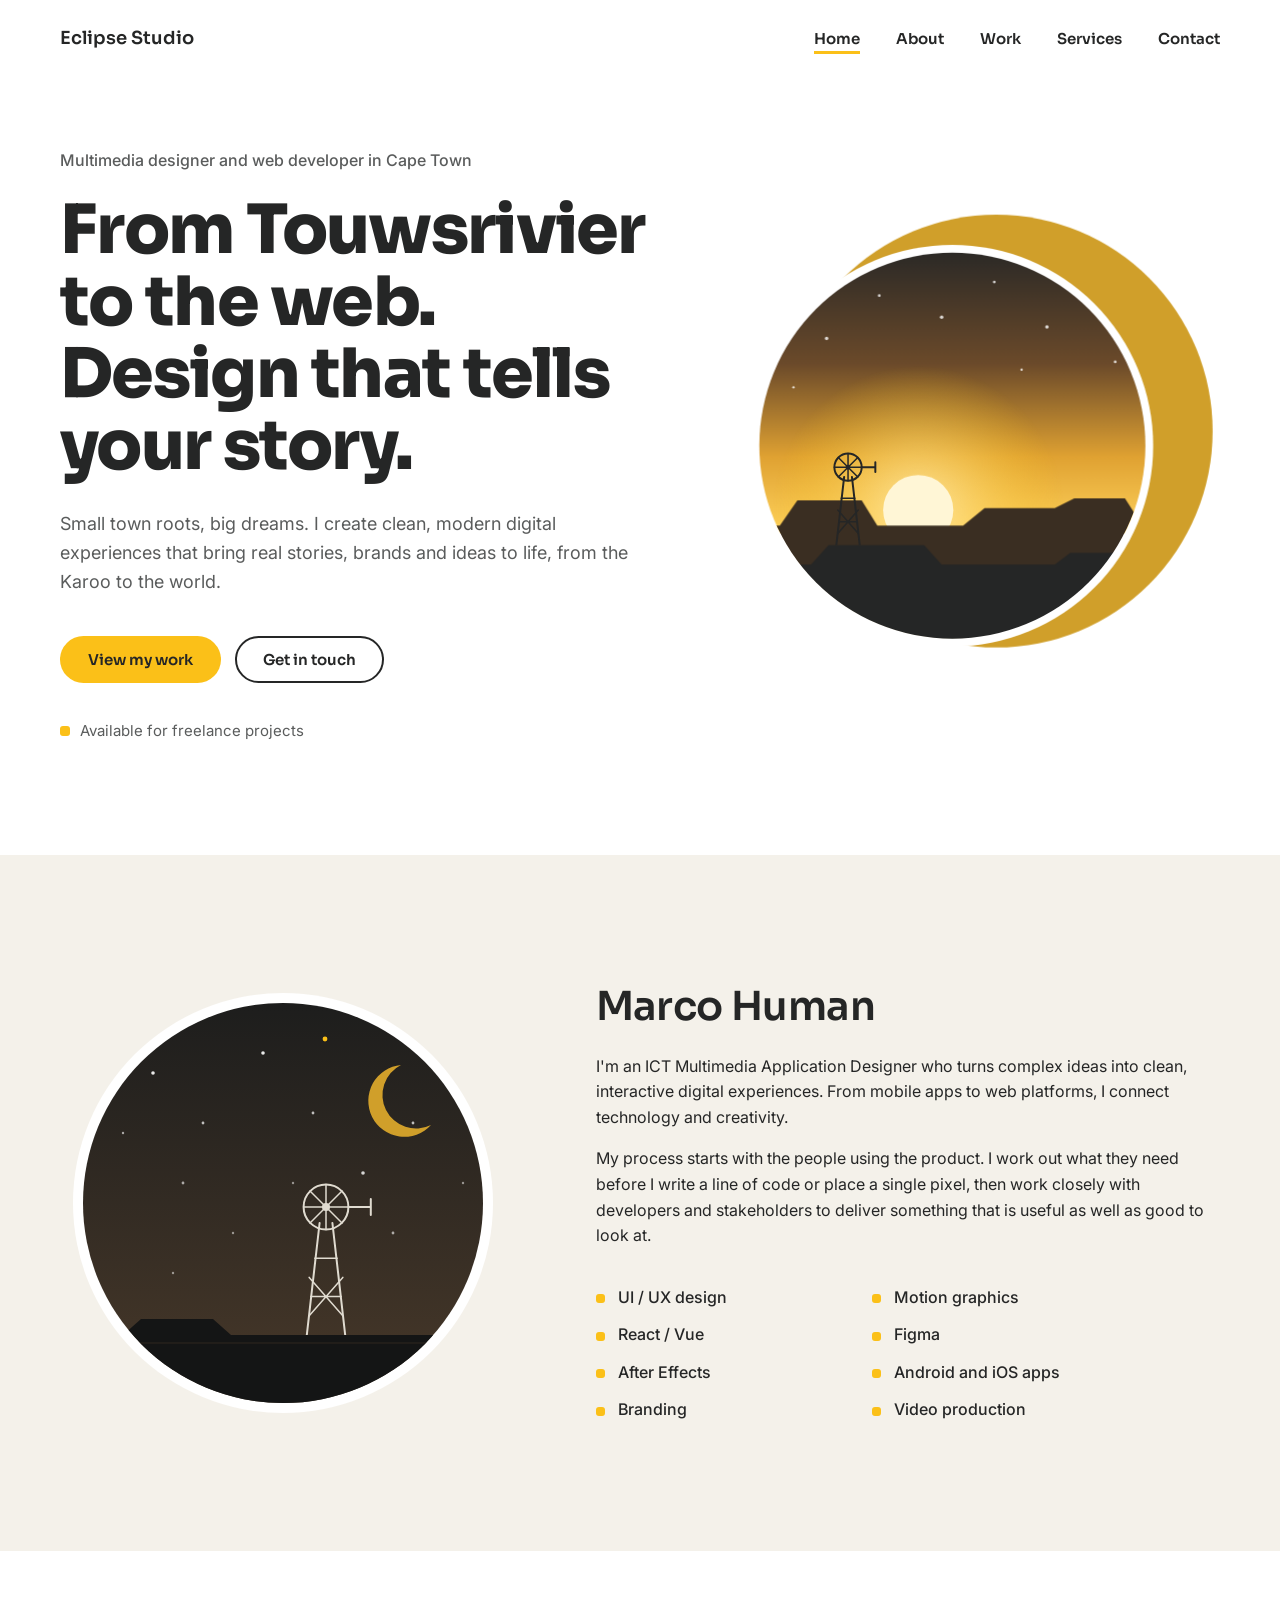
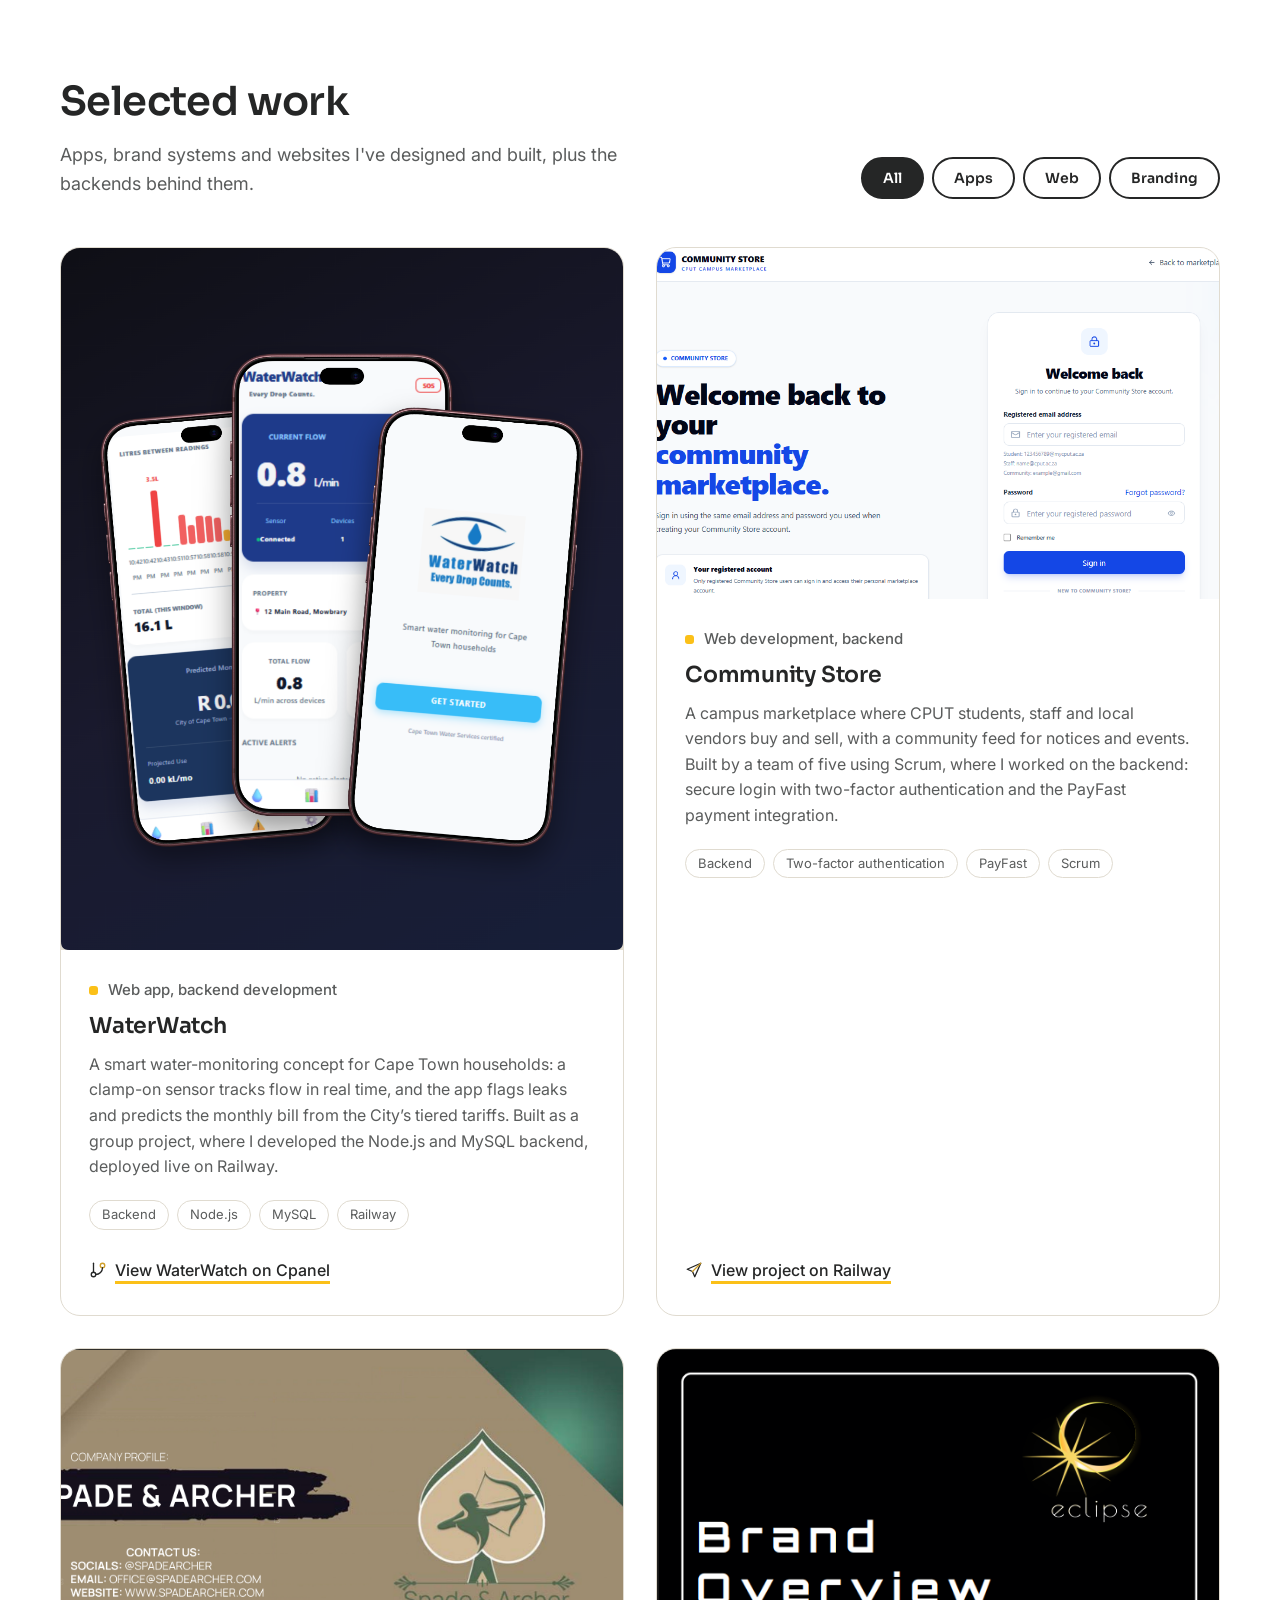
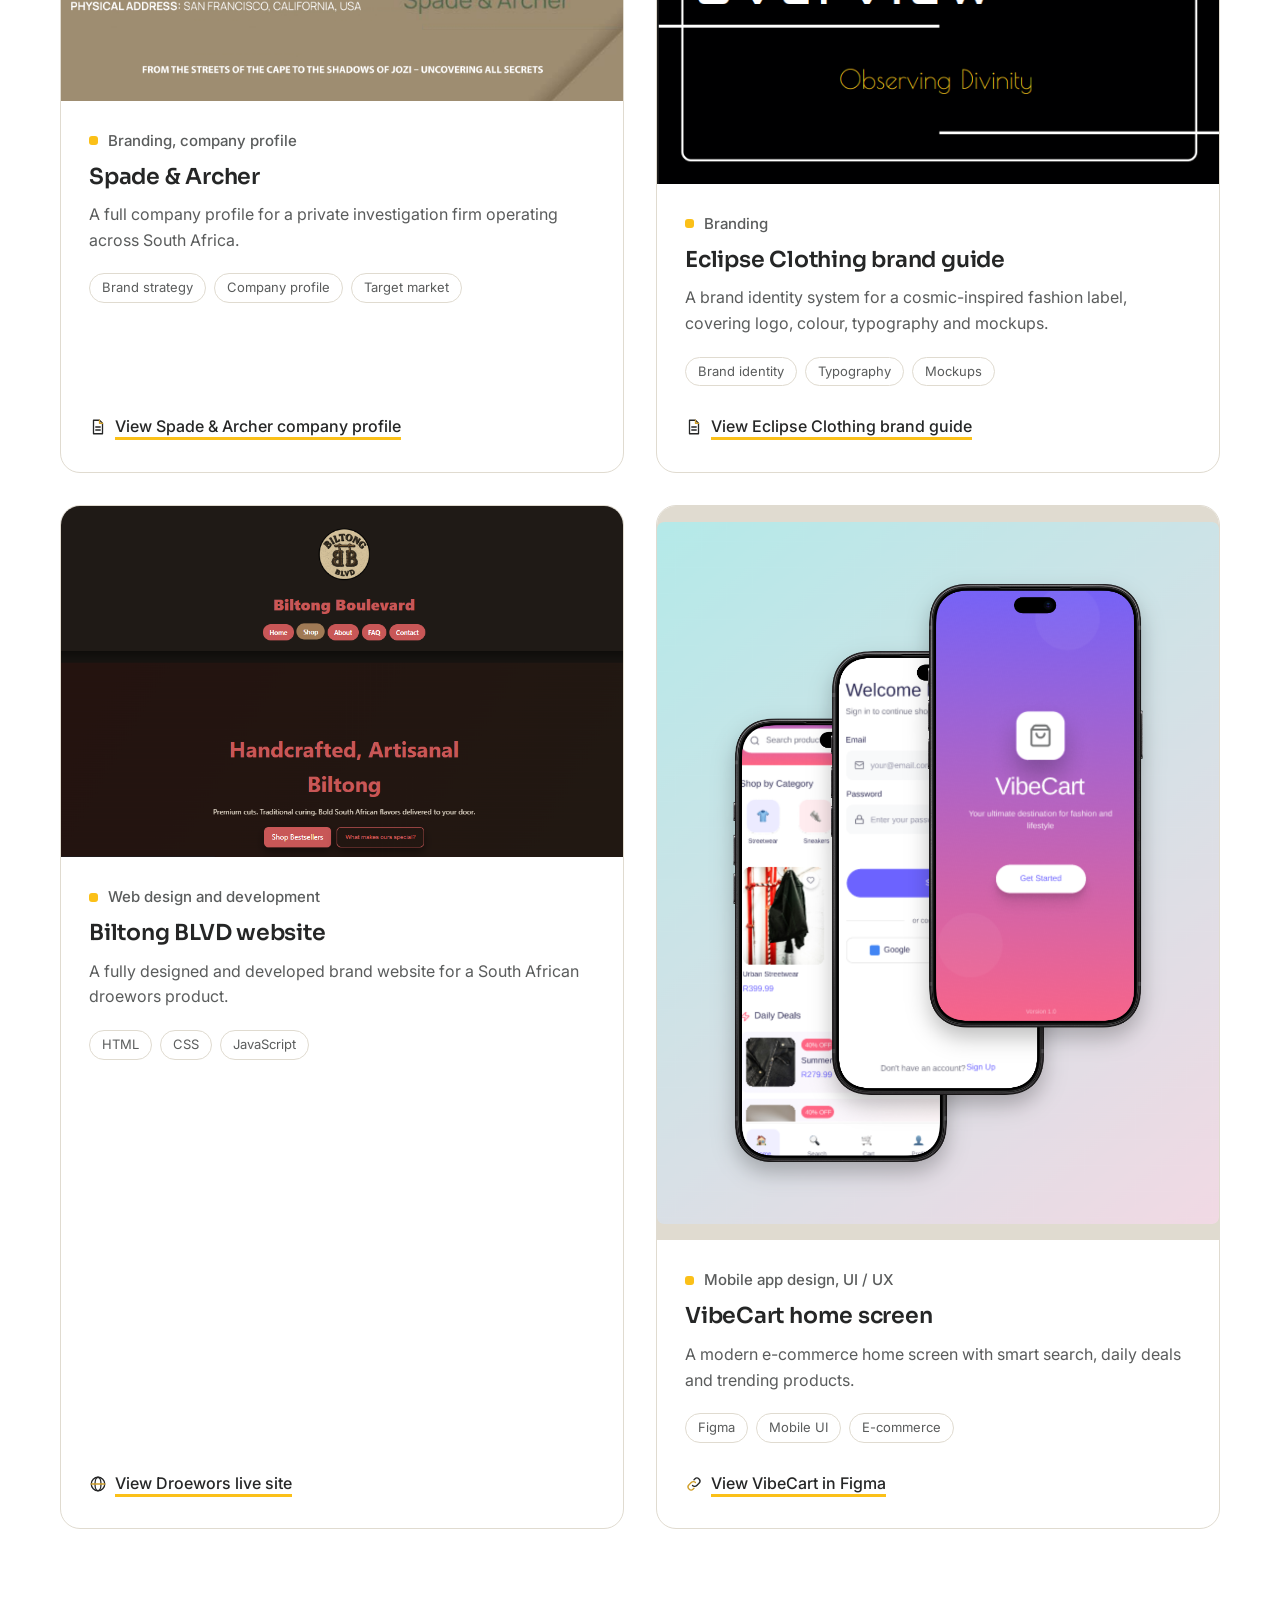
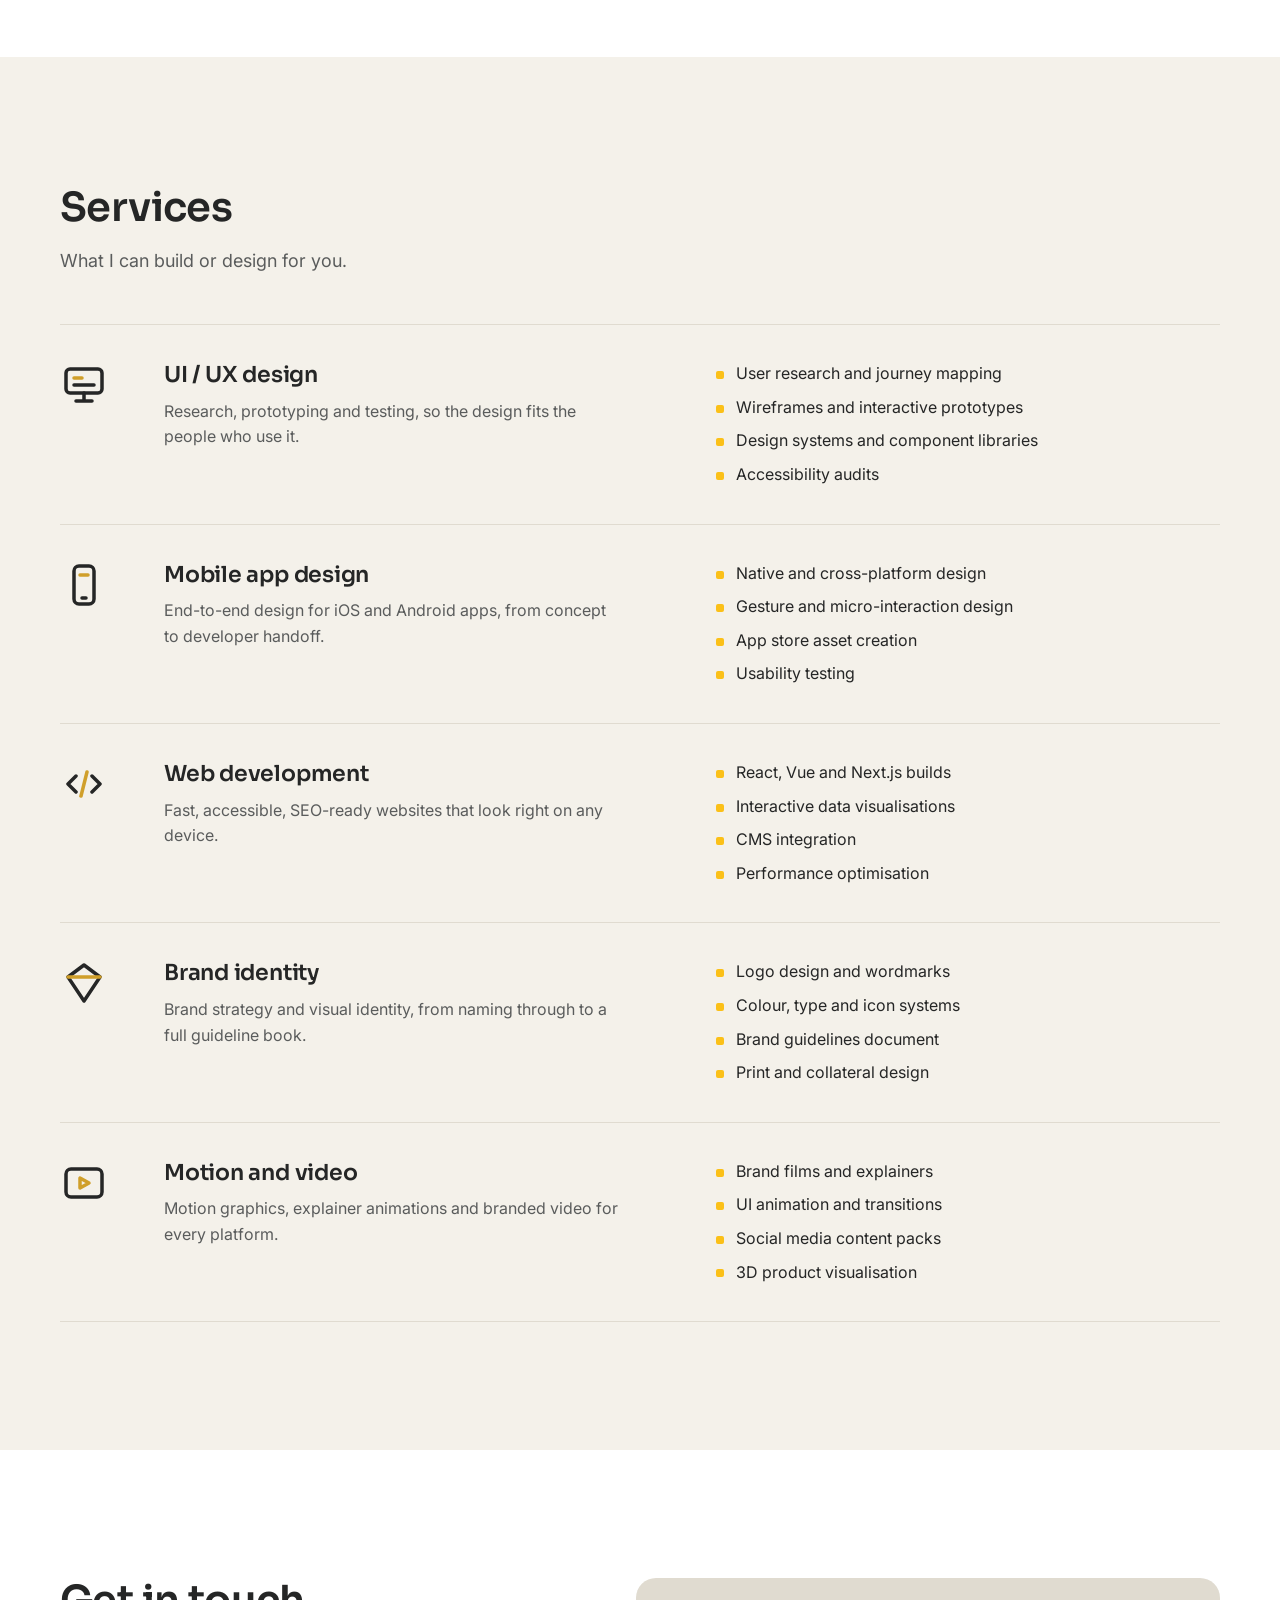
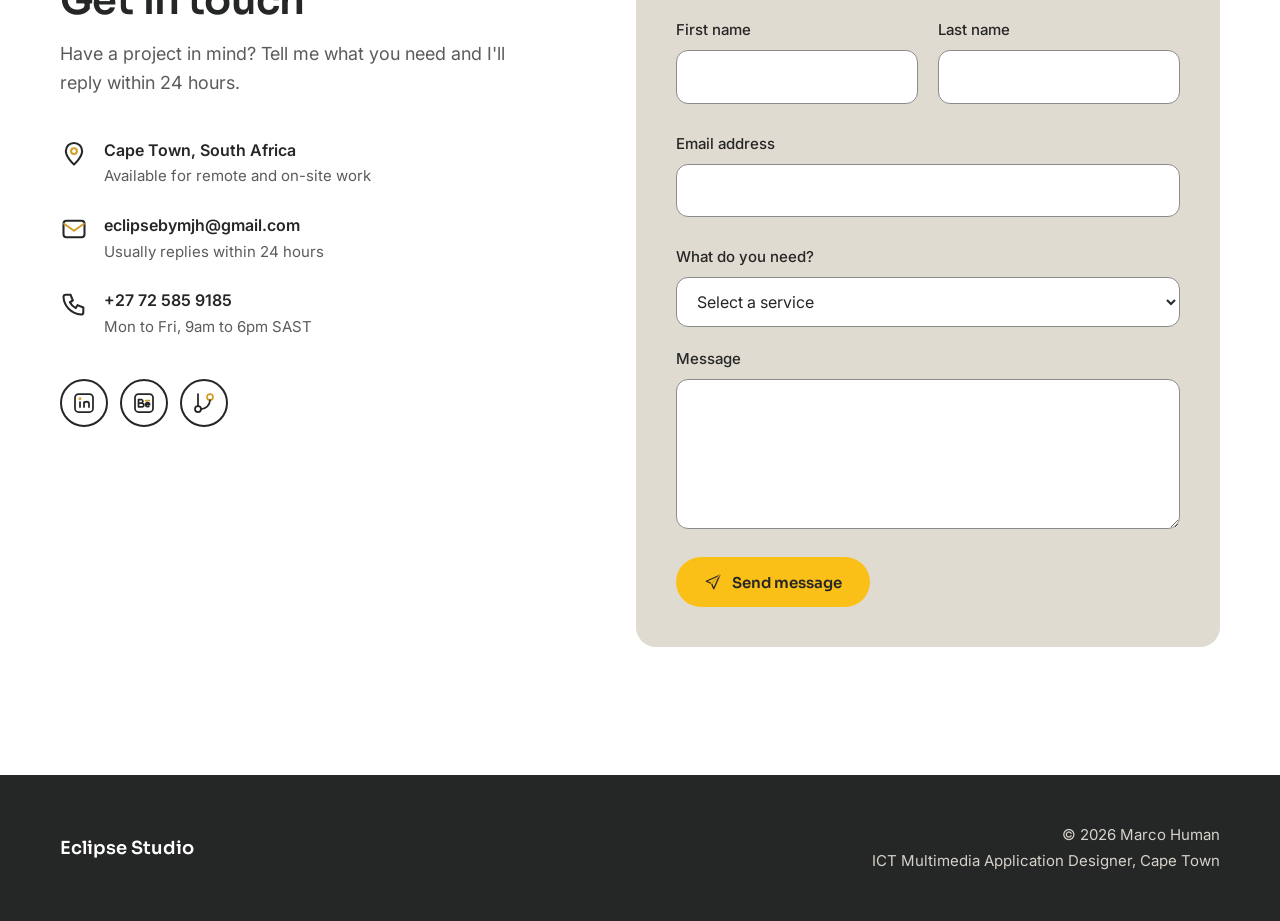
==== commit 1131577f: "Update index.html" ====
--- a/index.html
+++ b/index.html
@@ -8,7 +8,7 @@
   <meta name="author" content="Marco Human" />
   <meta name="robots" content="index, follow, max-image-preview:large" />
   <meta name="theme-color" content="#FBC018" />
-  <!-- TODO: replace YOUR-DOMAIN.co.za with your real domain everywhere in this file, robots.txt and sitemap.xml -->
+
   <link rel="canonical" href="https://YOUR-DOMAIN.co.za/" />
 
   <meta property="og:type" content="website" />
@@ -313,7 +313,7 @@
       <!-- ============ WaterWatch (app) ============ -->
       <article class="project" data-cat="app">
         <div class="thumb">
-          <img src="images/projects/waterwatch.png" alt="Screenshot of the WaterWatch app showing water usage and leak alerts" width="1280" height="800" loading="lazy" decoding="async" />
+          <img src="images/projects/Waterwatch.png" alt="Screenshot of the WaterWatch app showing water usage and leak alerts" width="1280" height="800" loading="lazy" decoding="async" />
         </div>
         <div class="project-body">
           <p class="project-cat">Web app, backend development</p>
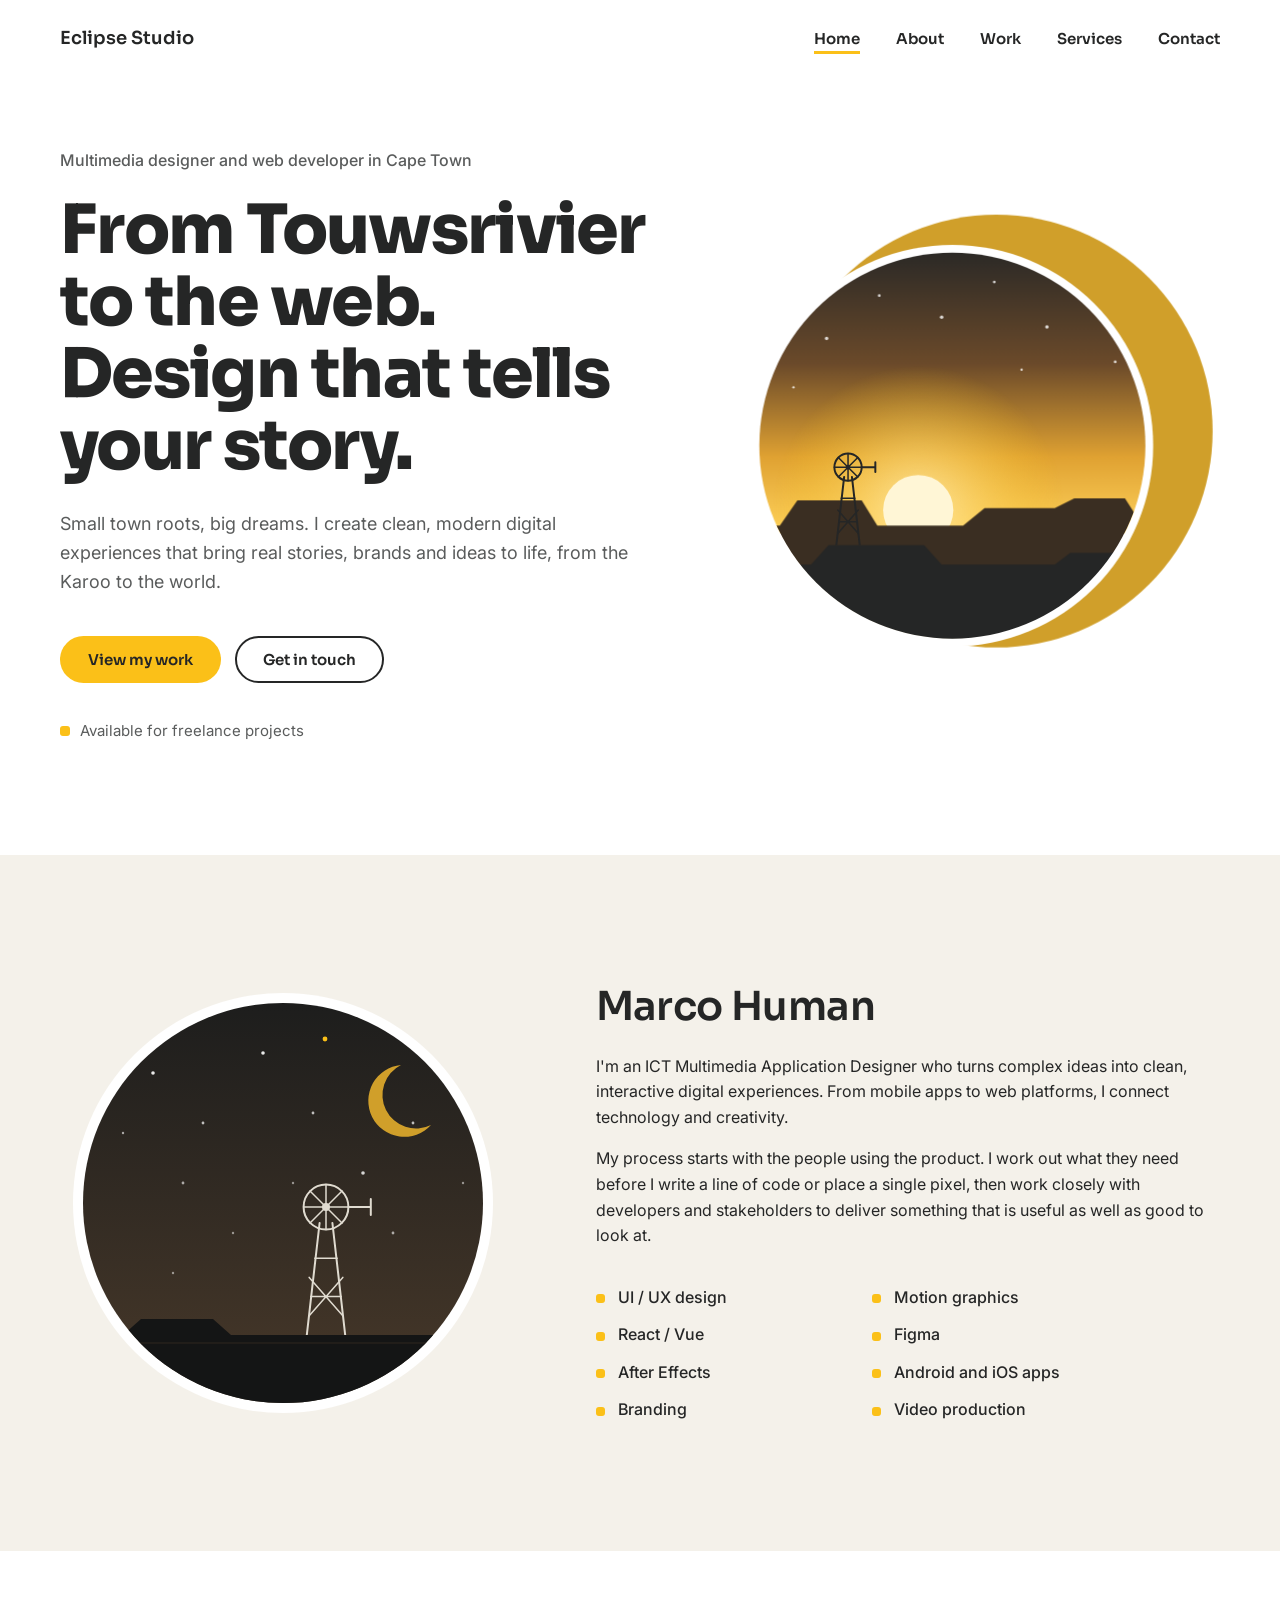
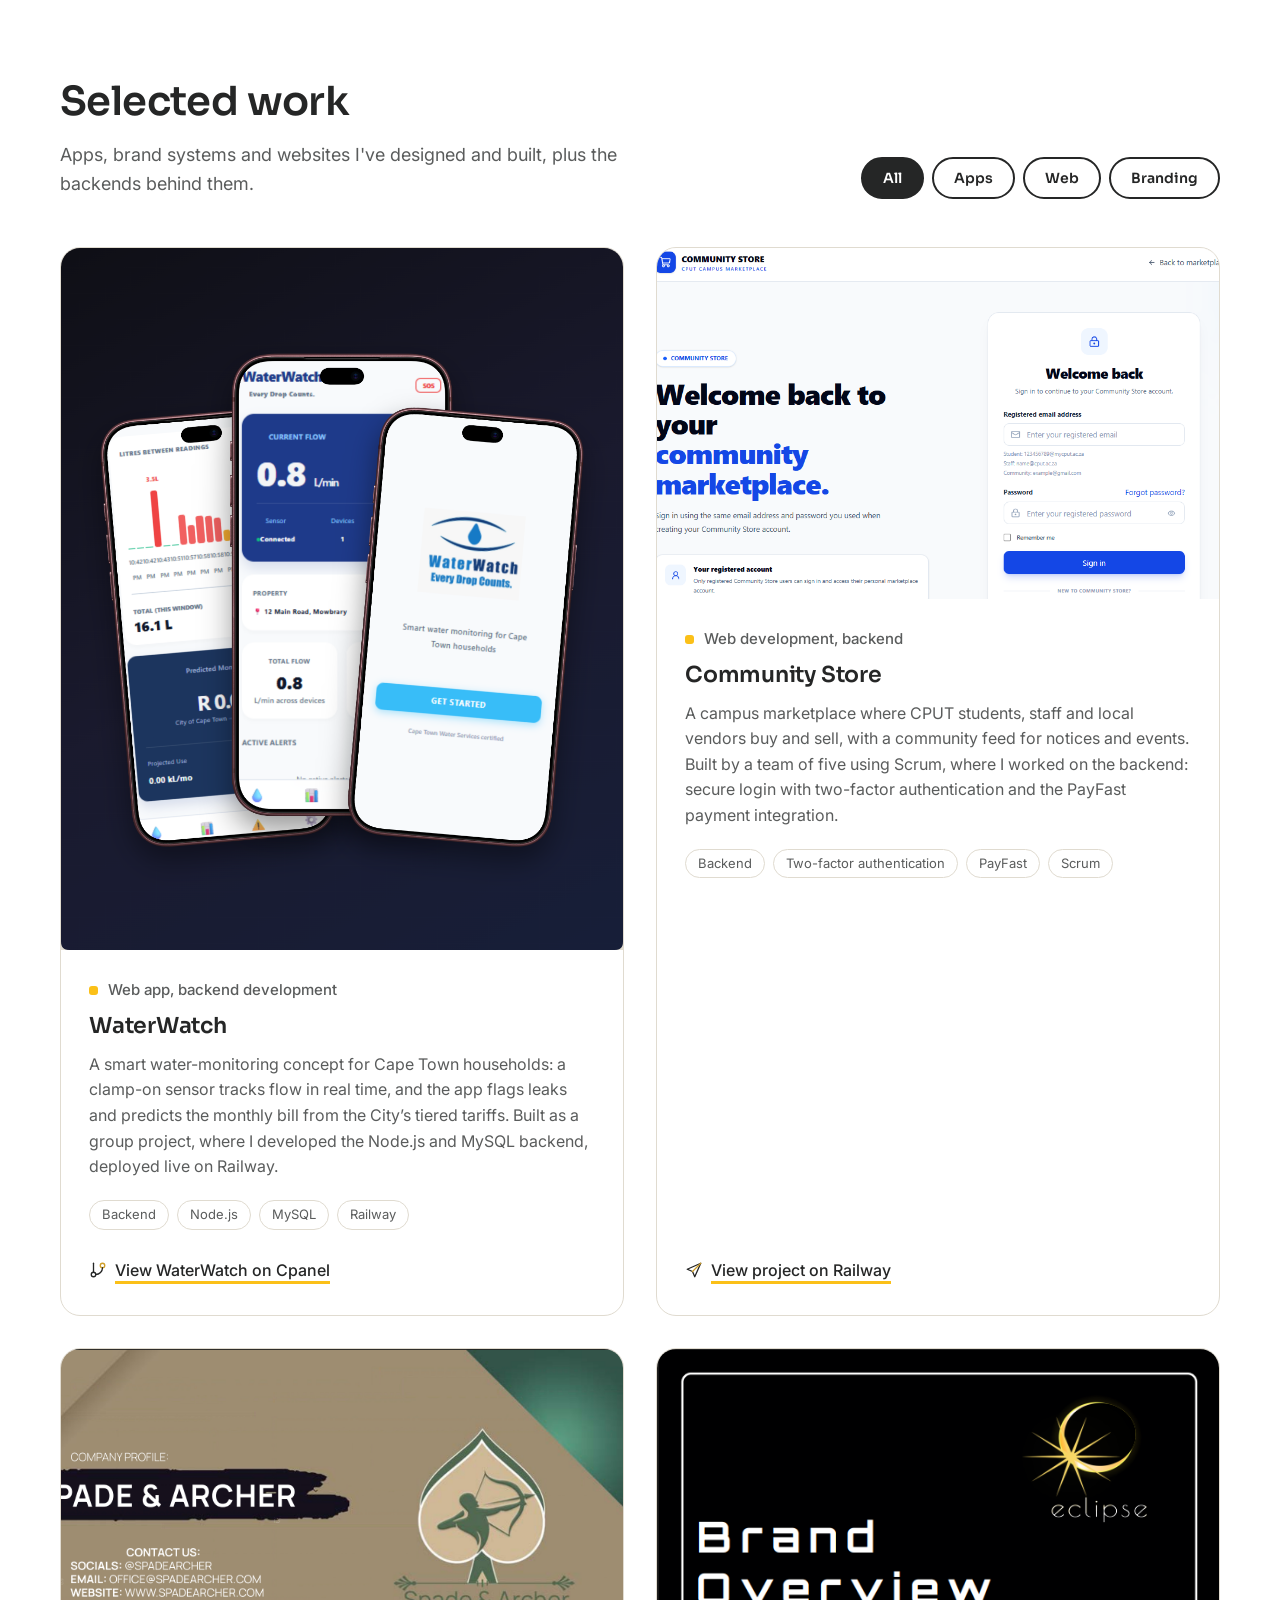
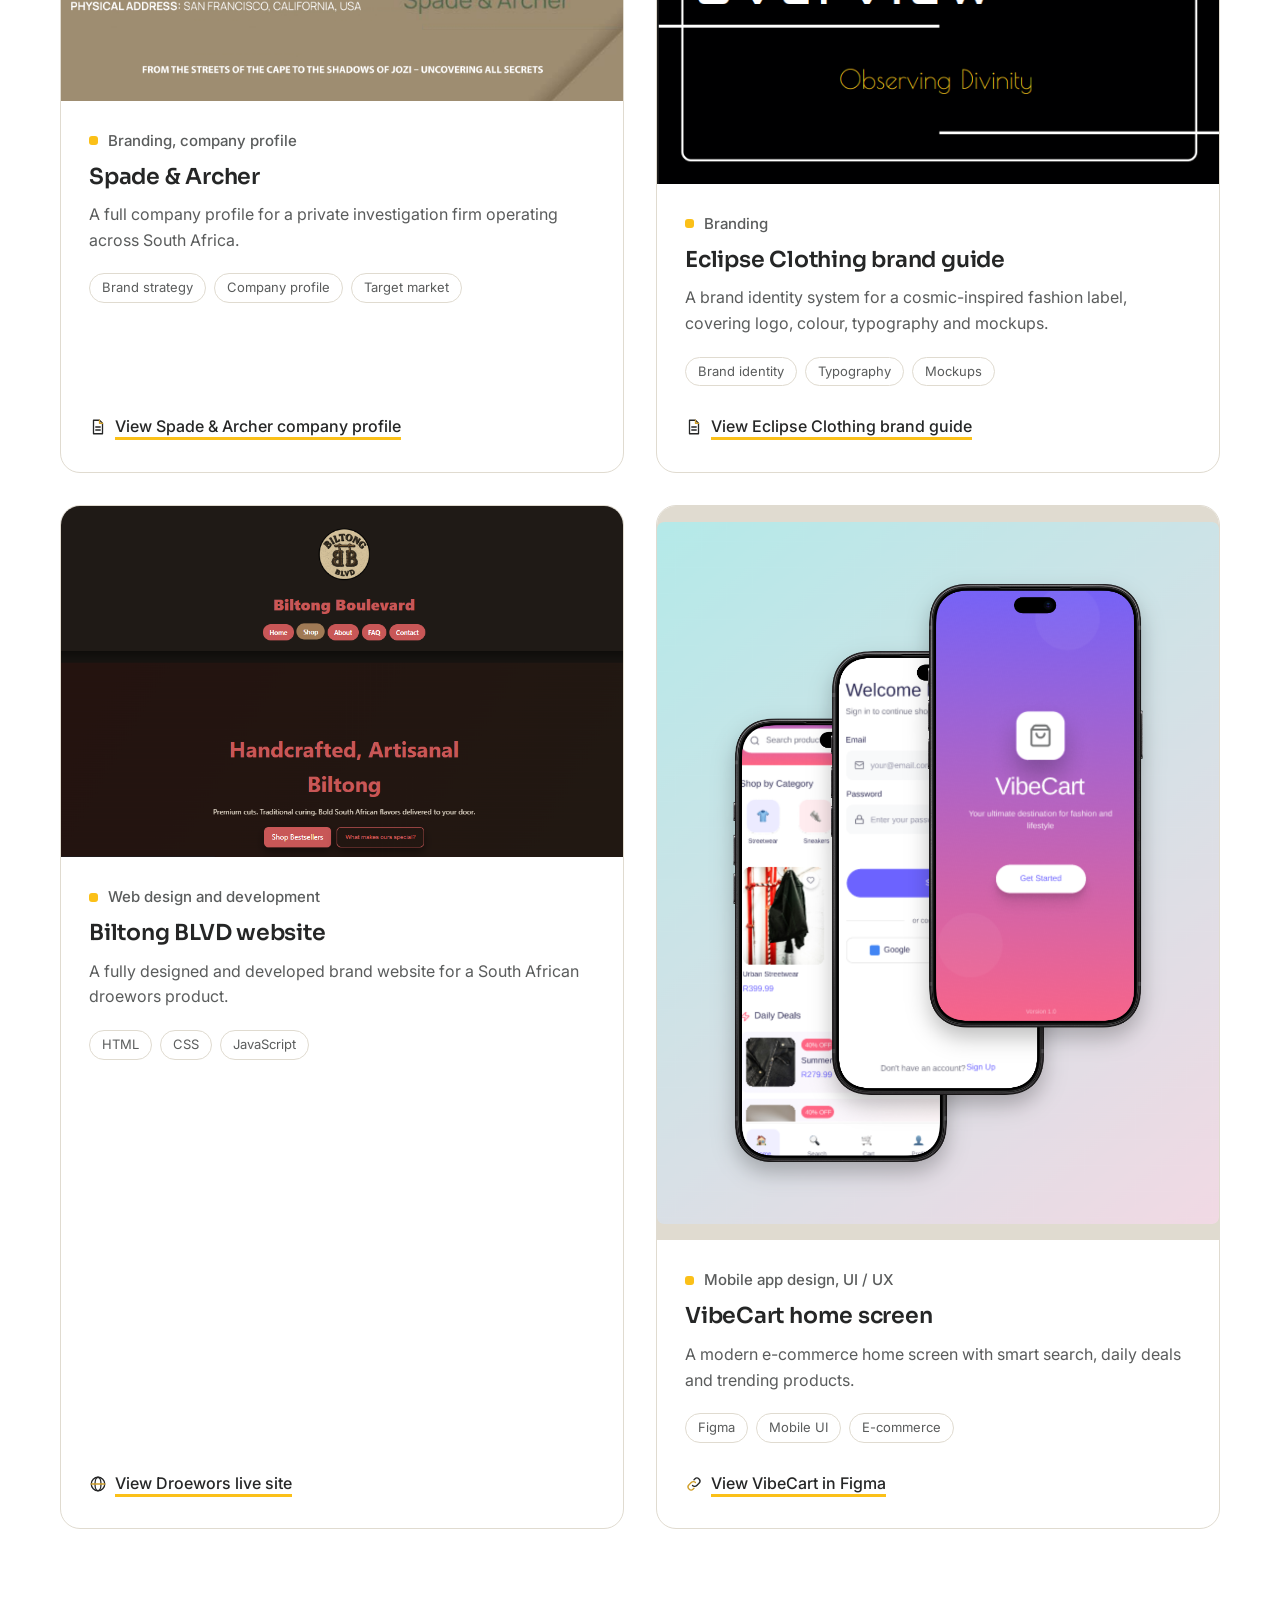
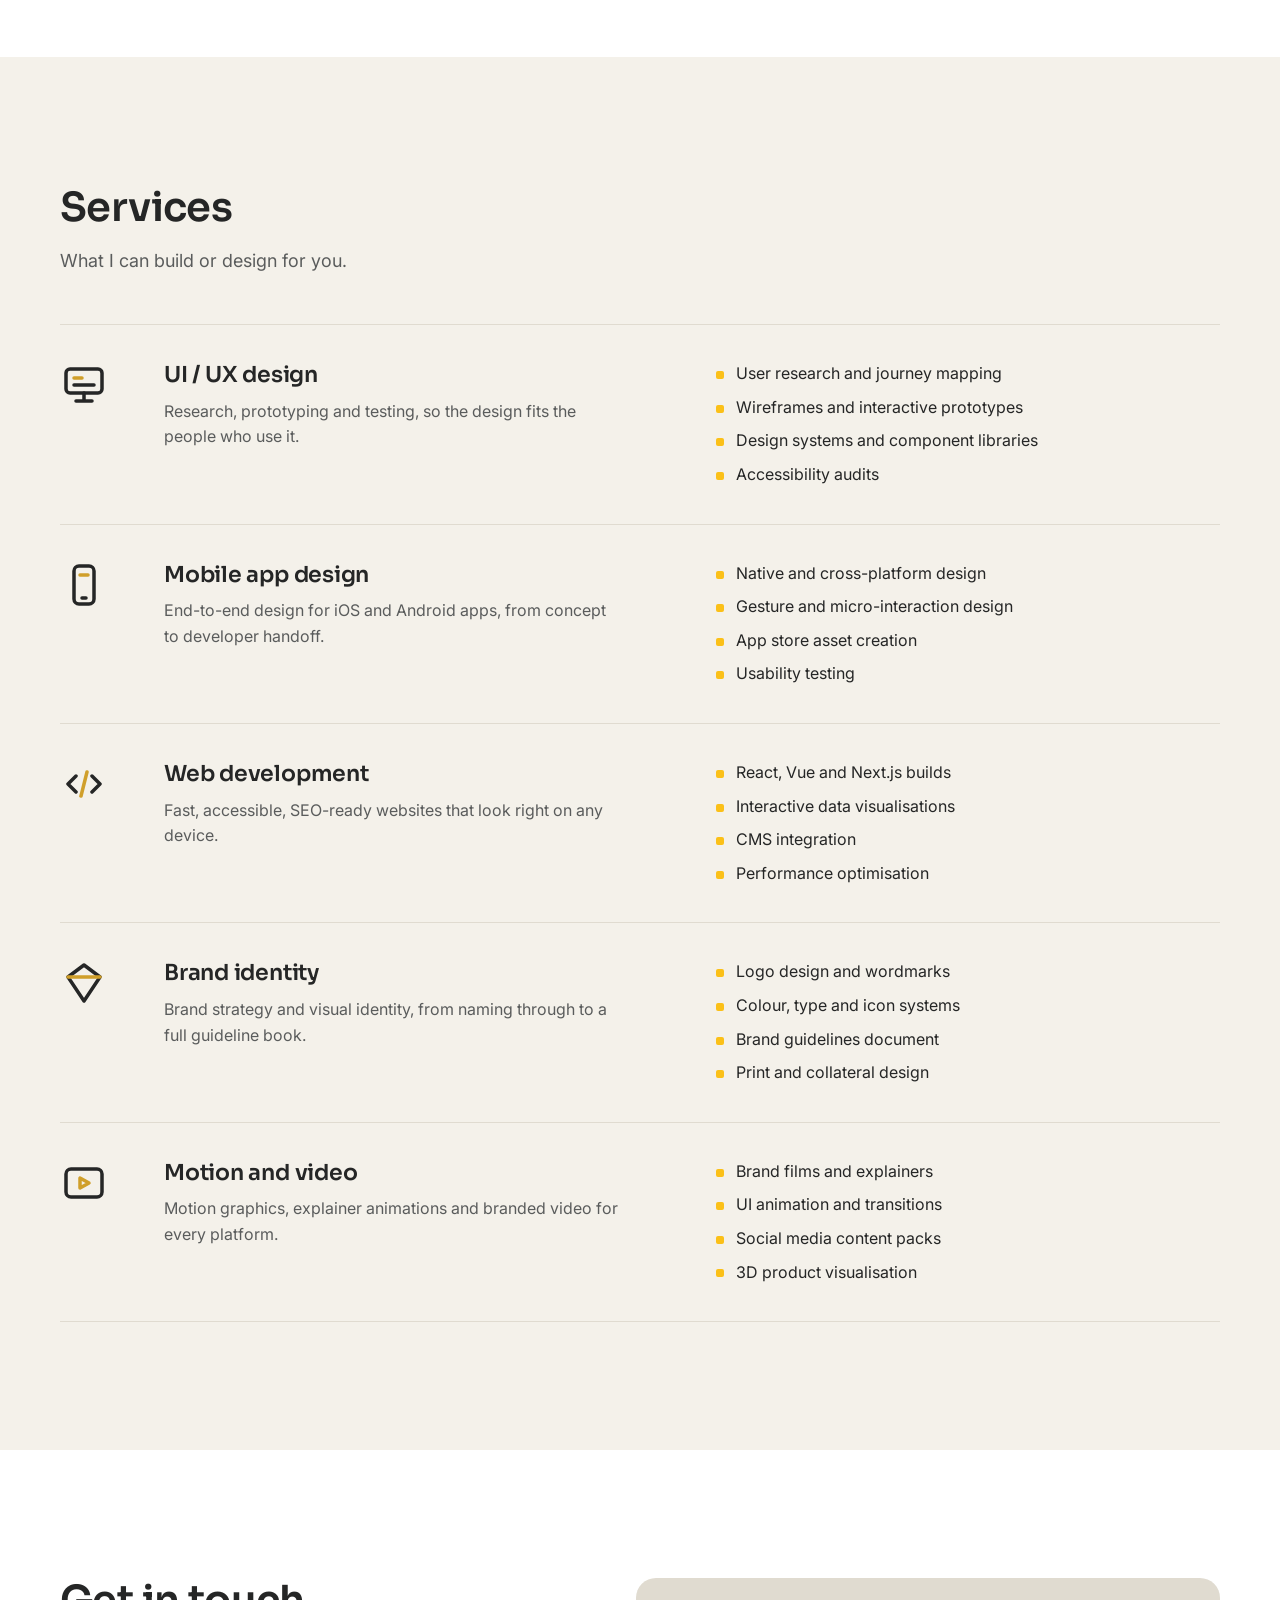
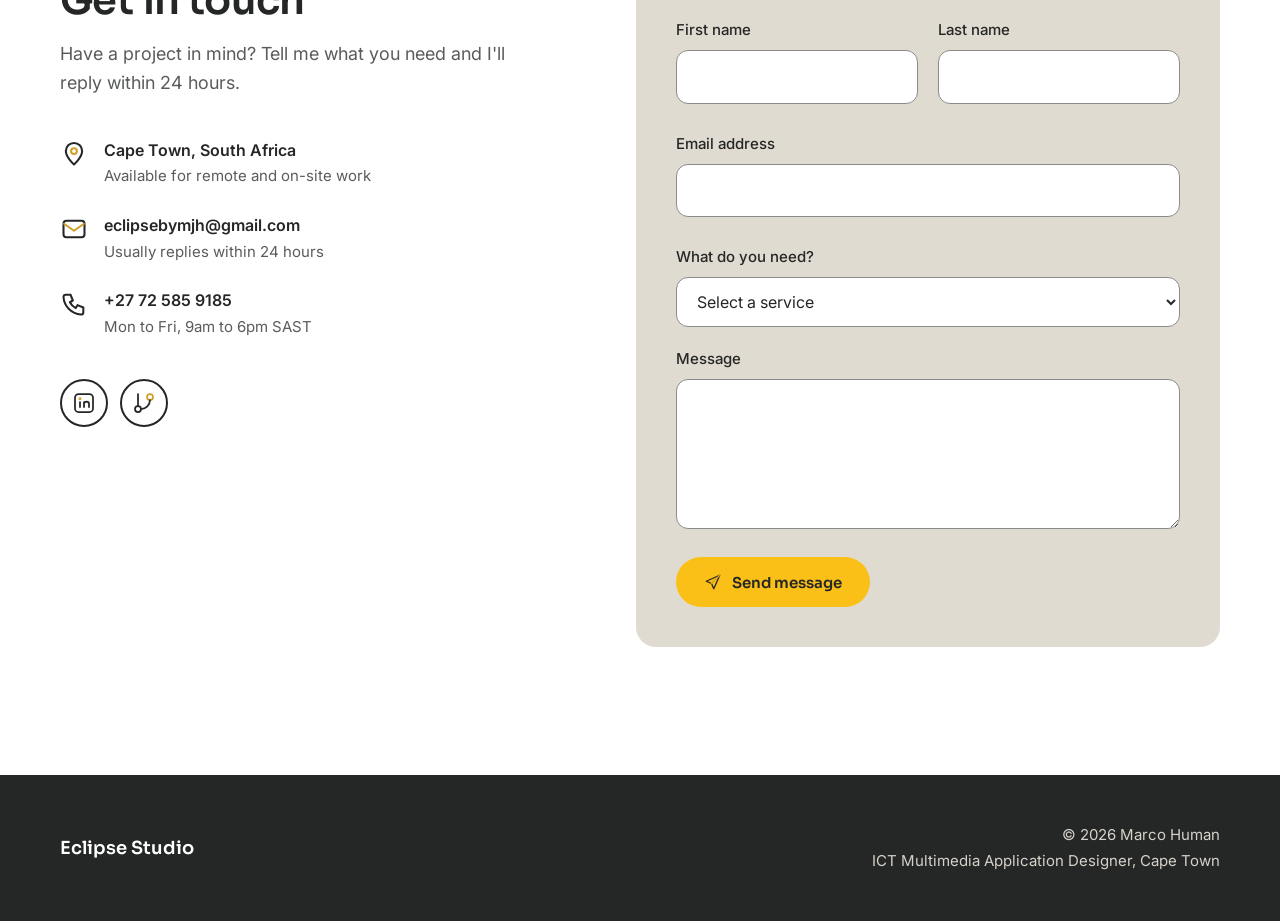
==== commit 78146fb9: "Update index.html" ====
--- a/index.html
+++ b/index.html
@@ -528,10 +528,8 @@
       </div>
 
       <div class="socials">
-        <!-- TODO: replace the # links with your profile URLs -->
-        <a href="#" class="social-btn" aria-label="LinkedIn"><svg aria-hidden="true"><use href="#i-linkedin"/></svg></a>
-        <a href="#" class="social-btn" aria-label="Behance"><svg aria-hidden="true"><use href="#i-behance"/></svg></a>
-        <a href="https://github.com/MarcoHuman" class="social-btn" aria-label="GitHub" target="_blank" rel="noopener"><svg aria-hidden="true"><use href="#i-github"/></svg></a>
+        <a href="www.linkedin.com/in/humanjmarco" class="social-btn" aria-label="LinkedIn"><svg aria-hidden="true"><use href="#i-linkedin"/></svg></a>
+        <a href="https://github.com/217120377humanm" class="social-btn" aria-label="GitHub" target="_blank" rel="noopener"><svg aria-hidden="true"><use href="#i-github"/></svg></a>
       </div>
     </div>
 
